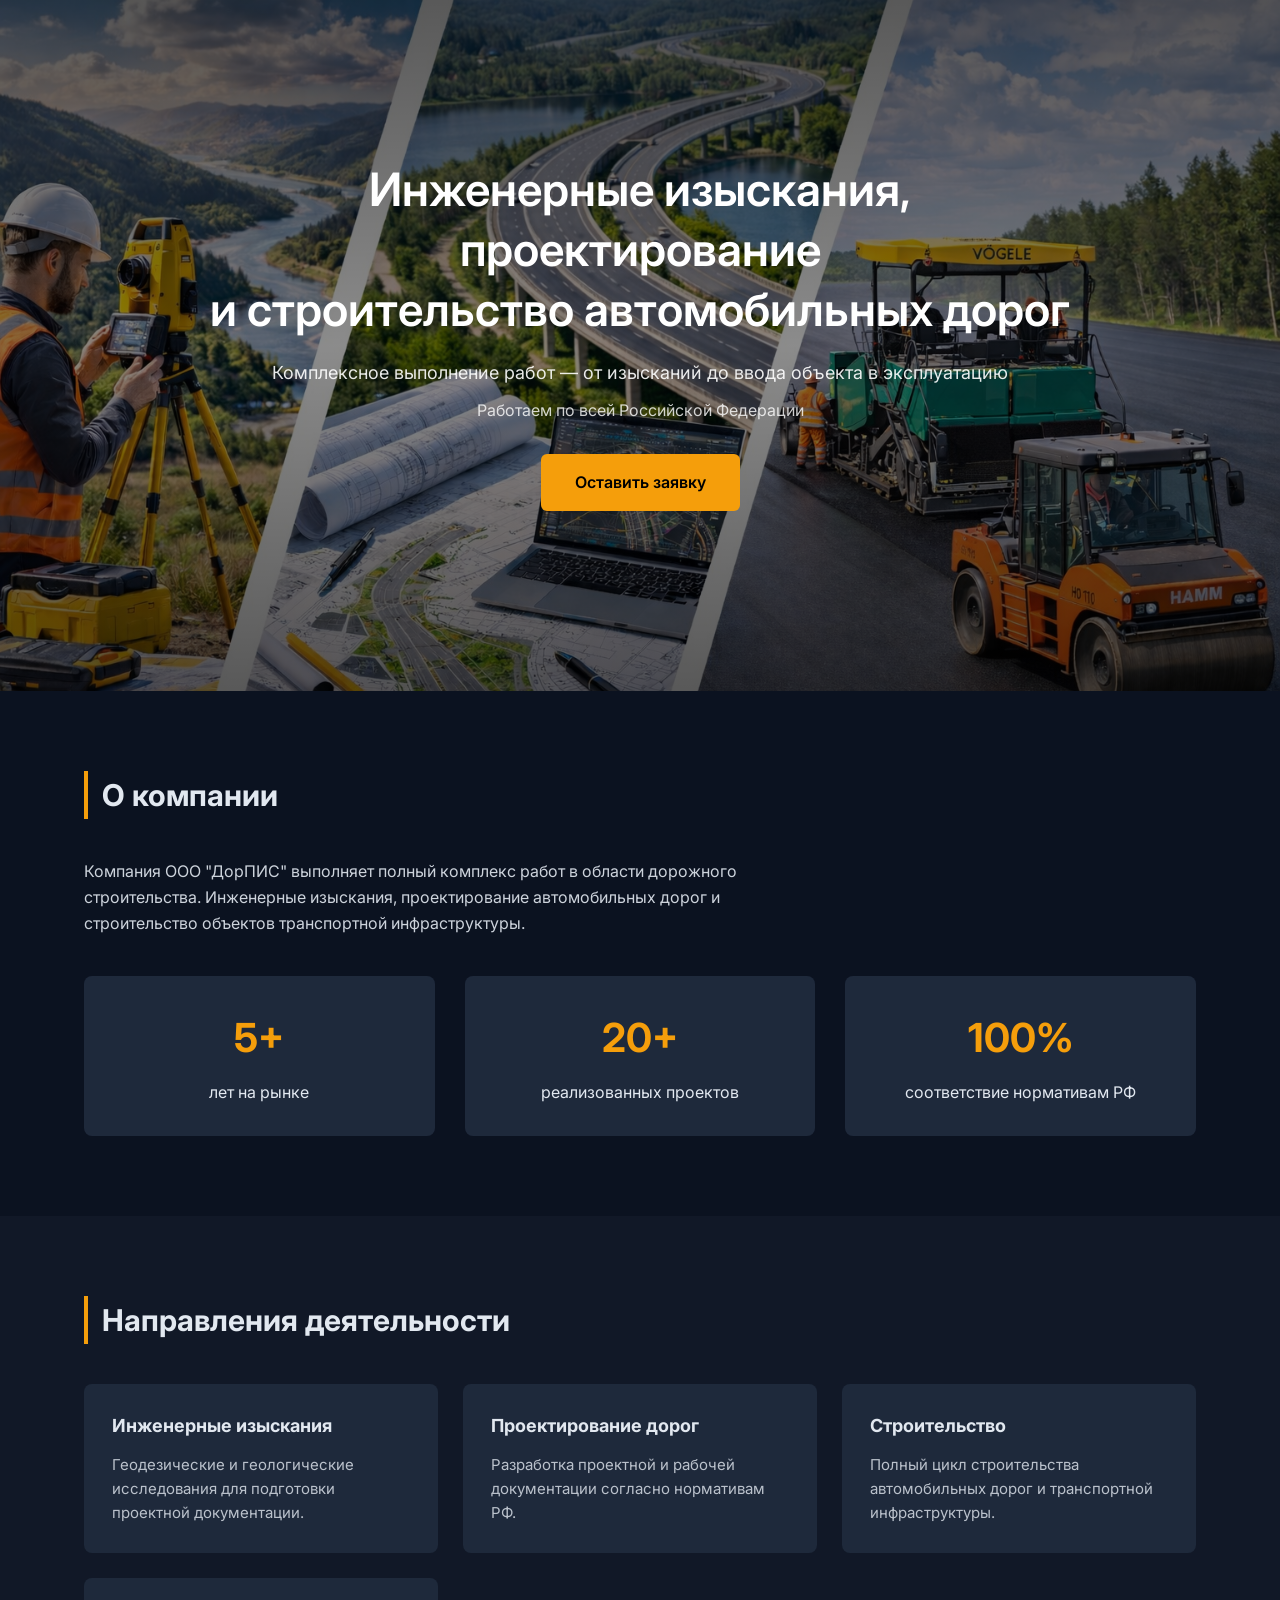
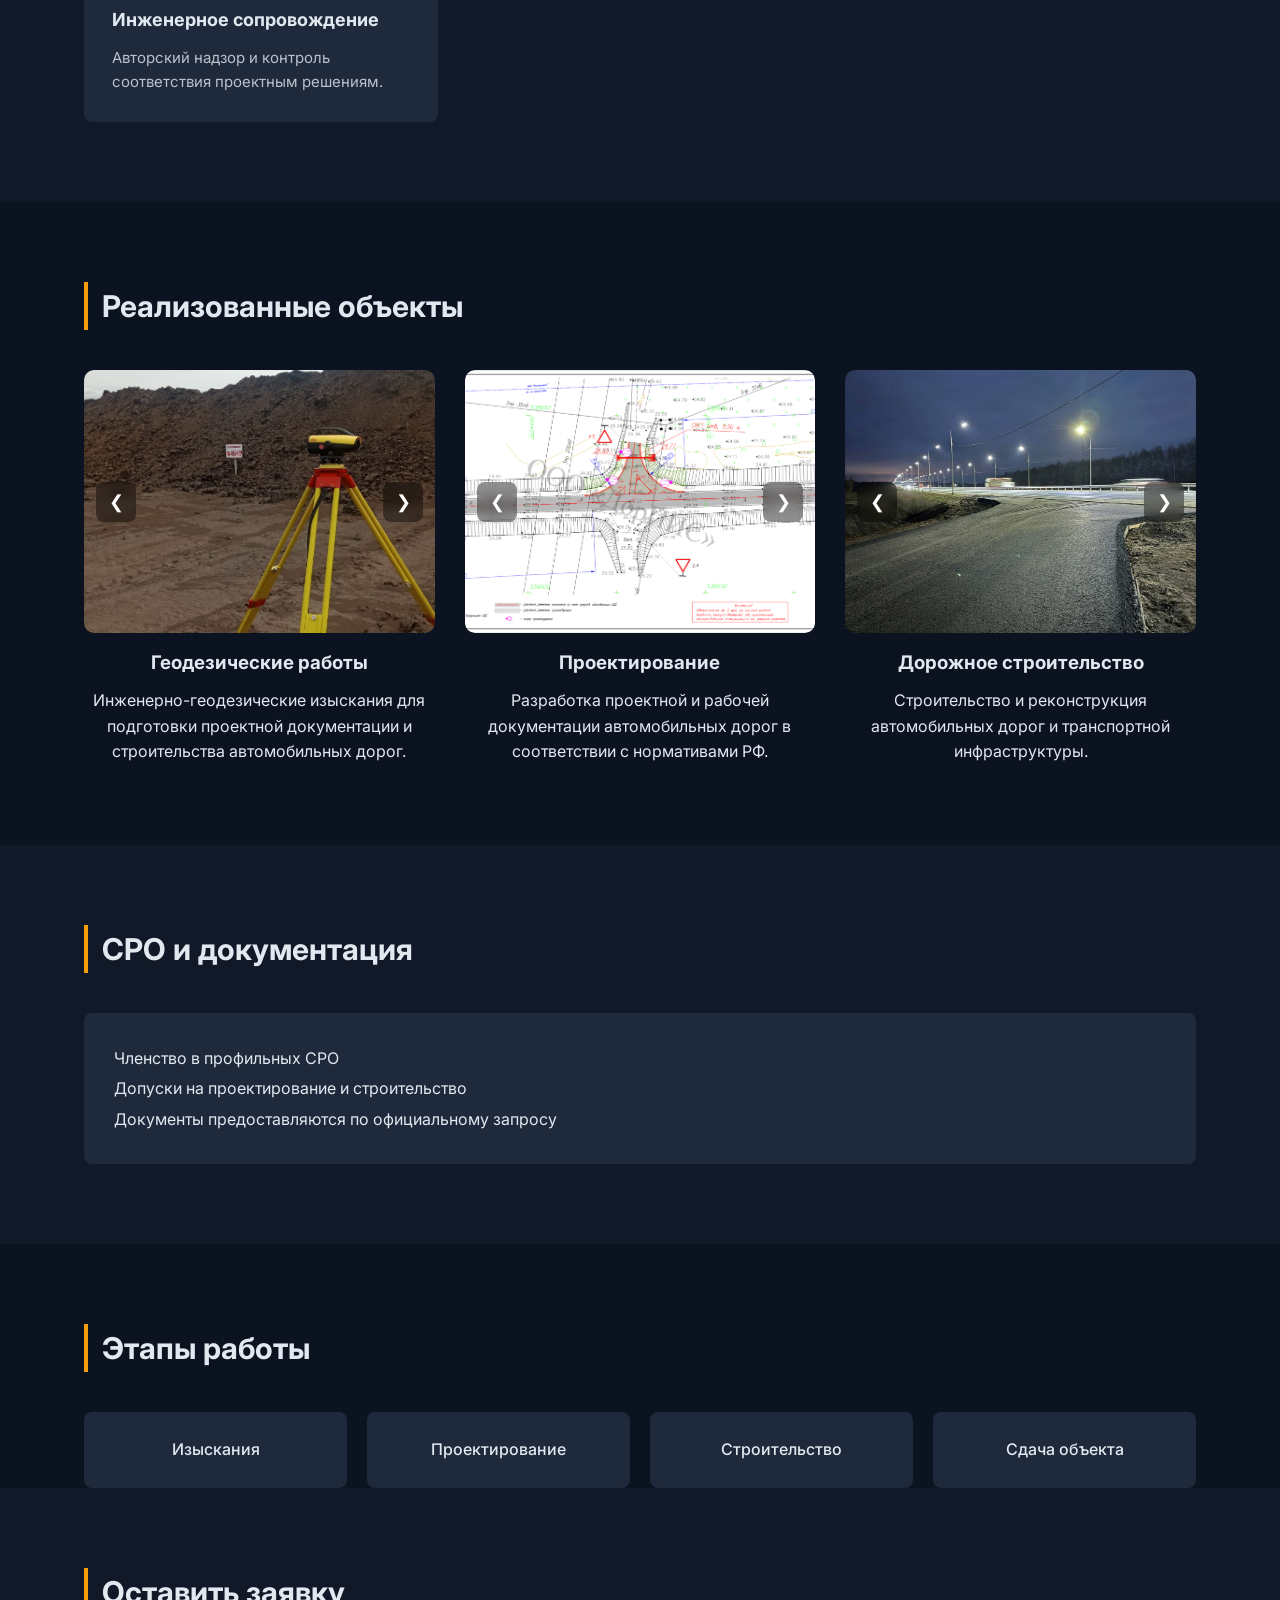
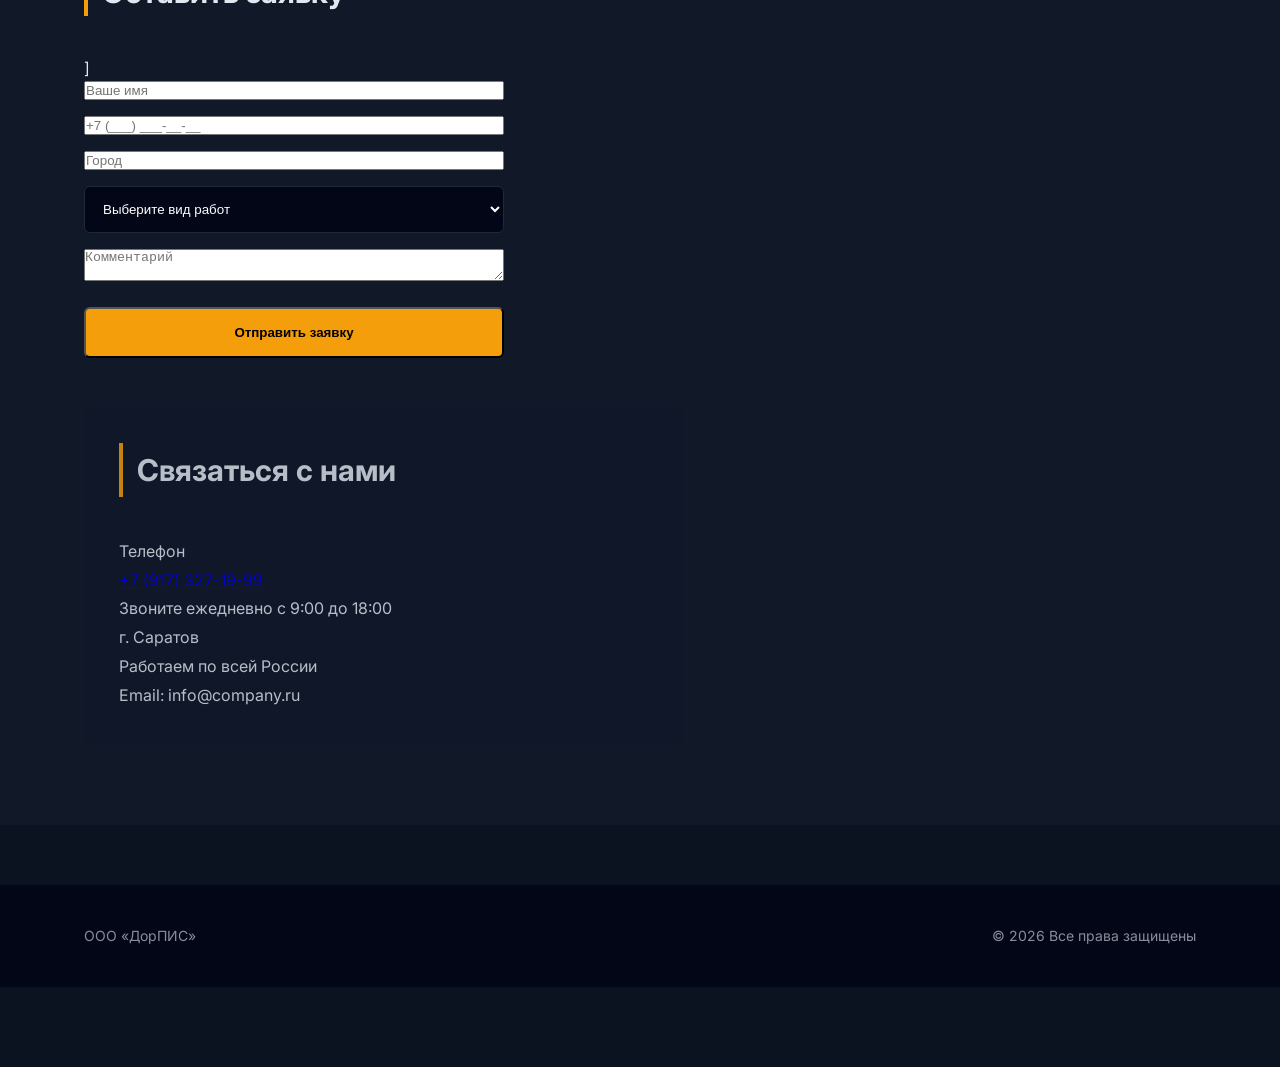
==== index.html @ 0ea417a0 "Update index.html" ====
<!DOCTYPE html>
<html lang="ru">

<head>
<meta charset="UTF-8">
<meta name="viewport" content="width=device-width, initial-scale=1.0">

<meta property="og:title" content="ДорПИС — проектирование и строительство дорог">
<meta property="og:description" content="Инженерные изыскания и строительство автомобильных дорог">
<meta property="og:image" content="https://dorpis.ru/img/hero.png">
<meta property="og:url" content="https://dorpis.ru">

<link rel="icon" href="img/dorpis_logo.png">

<title>
Проектирование и строительство автомобильных дорог | ДорПИС | DorPIS
</title>

<meta name="description"
content="Инженерные изыскания, проектирование и строительство автомобильных дорог">

<link rel="stylesheet" href="css/style.css">

<link rel="preconnect" href="https://fonts.googleapis.com">
<link href="https://fonts.googleapis.com/css2?family=Inter:wght@300;400;500;600&display=swap" rel="stylesheet">

</head>


<body>

<header class="hero">

<div class="hero-overlay"></div>

<div class="container hero-content">

<h1>
Инженерные изыскания, проектирование<br>
и строительство автомобильных дорог
</h1>

<p class="hero-subtitle">
Комплексное выполнение работ — от изысканий до ввода объекта в эксплуатацию
</p>

<p class="hero-location">
Работаем по всей Российской Федерации
</p>

<a href="#contact" class="button-primary">
Оставить заявку
</a>

</div>

</header>


<section class="section">

<div class="container">

<h2 class="section-title">О компании</h2>

<p class="about-text">
Компания ООО "ДорПИС" выполняет полный комплекс работ в области дорожного строительства.
Инженерные изыскания, проектирование автомобильных дорог и строительство
объектов транспортной инфраструктуры.
</p>

<div class="stats">

<div class="stat">
<div class="stat-number">5+</div>
<p>лет на рынке</p>
</div>

<div class="stat">
<div class="stat-number">20+</div>
<p>реализованных проектов</p>
</div>

<div class="stat">
<div class="stat-number">100%</div>
<p>соответствие нормативам РФ</p>
</div>

</div>

</div>

</section>


<section class="section section-dark">

<div class="container">

<h2 class="section-title">Направления деятельности</h2>

<div class="services">

<div class="service-card">
<h3>Инженерные изыскания</h3>
<p>Геодезические и геологические исследования для подготовки проектной документации.</p>
</div>

<div class="service-card">
<h3>Проектирование дорог</h3>
<p>Разработка проектной и рабочей документации согласно нормативам РФ.</p>
</div>

<div class="service-card">
<h3>Строительство</h3>
<p>Полный цикл строительства автомобильных дорог и транспортной инфраструктуры.</p>
</div>

<div class="service-card">
<h3>Инженерное сопровождение</h3>
<p>Авторский надзор и контроль соответствия проектным решениям.</p>
</div>

</div>

</div>

</section>

<section class="section">

<div class="container">

<h2 class="section-title">Реализованные объекты</h2>

<div class="projects-grid">


<!-- Геодезия -->

<div class="project-card">

<div class="slider">

<button class="slider-btn prev">&#10094;</button>

<div class="slides">

<img src="img/geodez1.JPG" alt="Геодезические работы">
<img src="img/geodez2.JPG" alt="Геодезические работы">
<img src="img/geodez3.JPG" alt="Геодезические работы">

</div>

<button class="slider-btn next">&#10095;</button>

</div>

<div class="project-info">

<h3>Геодезические работы</h3>

<p>
Инженерно-геодезические изыскания для подготовки проектной документации
и строительства автомобильных дорог.
</p>

</div>

</div>


<!-- Проектирование -->

<div class="project-card">

<div class="slider">

<button class="slider-btn prev">&#10094;</button>

<div class="slides">

<img src="img/Project_1.png" alt="Проектирование">
<img src="img/Project_2.png" alt="Проектирование">
<img src="img/Project_3.png" alt="Проектирование">

</div>

<button class="slider-btn next">&#10095;</button>

</div>

<div class="project-info">

<h3>Проектирование</h3>

<p>
Разработка проектной и рабочей документации автомобильных дорог
в соответствии с нормативами РФ.
</p>

</div>

</div>


<!-- Строительство -->

<div class="project-card">

<div class="slider">

<button class="slider-btn prev">&#10094;</button>

<div class="slides">

<img src="img/road1.jpeg" alt="Строительство">
<img src="img/road2.jpeg" alt="Строительство">
<img src="img/road3.jpeg" alt="Строительство">
<img src="img/road4.jpeg" alt="Строительство">
<img src="img/road5.jpeg" alt="Строительство">
<img src="img/road6.jpeg" alt="Строительство">
<img src="img/road7.jpeg" alt="Строительство">
<img src="img/road8.jpeg" alt="Строительство">
<img src="img/road9.jpeg" alt="Строительство">
<img src="img/road10.jpeg" alt="Строительство">
<img src="img/road11.jpeg" alt="Строительство">
<img src="img/road12.jpeg" alt="Строительство">
<img src="img/road13.jpeg" alt="Строительство">
<img src="img/road14.jpeg" alt="Строительство">
<img src="img/road15.jpeg" alt="Строительство">
<img src="img/road16.jpeg" alt="Строительство">
<img src="img/road17.jpeg" alt="Строительство">
<img src="img/road18.jpeg" alt="Строительство">
<img src="img/road19.jpeg" alt="Строительство">

</div>

<button class="slider-btn next">&#10095;</button>

</div>

<div class="project-info">

<h3>Дорожное строительство</h3>

<p>
Строительство и реконструкция автомобильных дорог
и транспортной инфраструктуры.
</p>

</div>

</div>

</div>

</div>

</section>



<section class="section section-dark">

<div class="container">

<h2 class="section-title">СРО и документация</h2>

<div class="documents">

<p>Членство в профильных СРО</p>
<p>Допуски на проектирование и строительство</p>
<p>Документы предоставляются по официальному запросу</p>

</div>

</div>

</section>


<section class="section">

<div class="container">

<h2 class="section-title">Этапы работы</h2>

<div class="stages">

<div class="stage">Изыскания</div>
<div class="stage">Проектирование</div>
<div class="stage">Строительство</div>
<div class="stage">Сдача объекта</div>

</div>

</div>

<section class="section section-dark" id="contact">

<div class="container contact-wrapper">

<div class="contact-form">

<h2 class="section-title">Оставить заявку</h2>

]<form id="contactForm">

<input type="text" id="name" name="name" placeholder="Ваше имя" required>

<input type="tel" id="phone" name="phone" placeholder="+7 (___) ___-__-__" required>

<input type="text" id="city" name="city" placeholder="Город">

<select id="service" name="service" required>
<option value="">Выберите вид работ</option>
<option value="Изыскания дорог">Изыскания дорог</option>
<option value="Проектирование дорог">Проектирование дорог</option>
<option value="Строительство/ремонт дорог">Строительство / ремонт дорог</option>
<option value="Авторский надзор дорог и мостов">Авторский надзор дорог и мостов</option>
<option value="Содержание дорог">Содержание дорог</option>
</select>

<textarea id="message" name="message" placeholder="Комментарий"></textarea>

<button type="submit" class="button-primary">
Отправить заявку
</button>

</form>

</div>


<div class="contact-info">

<h2 class="section-title">Связаться с нами</h2>

<div class="phone-card">

<p class="phone-title">Телефон</p>

<a href="tel:+79173271999" class="phone-number">
+7 (917) 327-19-99
</a>

<p class="phone-note">
Звоните ежедневно с 9:00 до 18:00
</p>

</div>

<p>г. Саратов</p>
<p>Работаем по всей России</p>
<p>Email: info@company.ru</p>

</div>

</div>

</section>


<footer>

<div class="container footer">

<p>ООО «ДорПИС»</p>

<p>© 2026 Все права защищены</p>

</div>

</footer>


<script src="js/script.js"></script>
  
<script>

const TOKEN = "8543757769:AAGZhW-1zXsmyVXw0lW9tW2BT4hPs_EK6Xc";
const CHAT_ID = "381660343";

document.getElementById("contactForm").addEventListener("submit", function(e) {

e.preventDefault();

let name = document.getElementById("name").value;
let phone = document.getElementById("phone").value;
let city = document.getElementById("city").value;
let service = document.getElementById("service").value;
let message = document.getElementById("message").value;

let text =
"📩 Новая заявка с сайта Dorpis\n\n" +
"👤 Имя: " + name + "\n" +
"📞 Телефон: " + phone + "\n" +
"🏙 Город: " + city + "\n" +
"🛠 Услуга: " + service + "\n" +
"💬 Комментарий: " + message;

fetch(`https://api.telegram.org/bot${TOKEN}/sendMessage`, {
method: "POST",
headers: {
"Content-Type": "application/json"
},
body: JSON.stringify({
chat_id: CHAT_ID,
text: text
})
})
.then(res => {
alert("Заявка отправлена!");
document.getElementById("contactForm").reset();
})
.catch(err => {
alert("Ошибка отправки");
});

});

</script>
  
</body>
</html>
---- css/style.css ----
/* ===== БАЗОВЫЕ НАСТРОЙКИ ===== */

* {
box-sizing: border-box;
margin: 0;
padding: 0;
}

body {
font-family: "Inter", Arial, sans-serif;
background: #0b1220;
color: #e2e8f0;
line-height: 1.6;
}

/* ===== КОНТЕЙНЕР ===== */

.container {
width: 90%;
max-width: 1200px;
margin: auto;
padding-left:20px;
padding-right:20px;
}

/* ===== HERO ===== */

.hero{

position:relative;

background-image: url("../img/hero.png");

background-size:cover;

background-position:center;

padding:160px 20px 180px 20px;

text-align:center;

color:white;

}

.hero-overlay{

position:absolute;

inset:0;

background:linear-gradient(
to bottom,
rgba(0,0,0,0.65),
rgba(0,0,0,0.45),
rgba(0,0,0,0.65)
);

z-index:1;

}

.hero-content{

position:relative;

z-index:2;

max-width:900px;

margin:auto;

}

.hero h1{
font-size:46px;
font-weight:600;
line-height:1.3;
margin-bottom:20px;
}

.hero-subtitle{
font-size:18px;
opacity:0.9;
margin-bottom:10px;
}

.hero-location{
opacity:0.8;
margin-bottom:30px;
}

/* ===== КНОПКИ ===== */

.button-primary{
display:inline-block;
background:#f59e0b;
color:black;
padding:16px 34px;
border-radius:6px;
font-weight:600;
text-decoration:none;
transition:0.3s;
}

.button-primary:hover{
background:#d97706;
transform:translateY(-3px);
}

/* ===== СЕКЦИИ ===== */

.section {
padding: 80px 0;
}

.section-dark {
background: #111827;
}

.section-title {
font-size: 30px;
margin-bottom: 40px;
border-left: 4px solid #f59e0b;
padding-left: 14px;
}

/* ===== ABOUT ===== */

.about-text {
max-width: 700px;
margin-bottom: 40px;
opacity: 0.9;
}

/* ===== СТАТИСТИКА ===== */

.stats {
display: grid;
grid-template-columns: repeat(auto-fit,minmax(200px,1fr));
gap: 30px;
}

.stat {
background: #1e293b;
padding: 30px;
border-radius: 8px;
text-align: center;
}

.stat-number {
font-size: 40px;
font-weight: 700;
color: #f59e0b;
margin-bottom: 10px;
}

/* ===== УСЛУГИ ===== */

.services {
display: grid;
grid-template-columns: repeat(auto-fit,minmax(260px,1fr));
gap: 25px;
}

.service-card {
background: #1e293b;
padding: 28px;
border-radius: 8px;
transition: 0.3s;
}

.service-card h3 {
margin-bottom: 12px;
font-size: 18px;
}

.service-card p {
opacity: 0.8;
font-size: 15px;
}

.service-card:hover {
transform: translateY(-5px);
background: #243447;
}

/* ===== ПРОЕКТЫ ===== */

.projects-grid{
display:grid;
grid-template-columns:repeat(3,1fr);
gap:30px;
margin-top:40px;
}

.project-card{
display:flex;
flex-direction:column;
gap:15px;
}

.projects-grid img {
width: 100%;
border-radius: 8px;
transition: 0.3s;
}

.projects-grid img:hover {
transform: scale(1.03);
}
.project-info{
text-align:center;
}

.project-info h3{
margin-bottom:10px;
}

/* ===== ДОКУМЕНТЫ ===== */

.documents {
background: #1e293b;
padding: 30px;
border-radius: 8px;
line-height: 1.9;
}

/* ===== ЭТАПЫ ===== */

.stages {
display: grid;
grid-template-columns: repeat(auto-fit,minmax(200px,1fr));
gap: 20px;
}

.stage {
background: #1e293b;
padding: 25px;
border-radius: 8px;
text-align: center;
font-weight: 500;
}

/* ===== КОНТАКТЫ ===== */

.contact {
display: grid;
grid-template-columns: 1fr 1fr;
gap: 50px;
}

#contactForm{
display:flex;
flex-direction:column;
gap:16px;
width:100%;
max-width:420px;
}

.contact input,
.contact textarea {
background: #020617;
border: 1px solid #1e293b;
padding: 14px;
margin-bottom: 18px;
border-radius: 6px;
color: white;
}

.contact textarea {
min-height: 120px;
resize: vertical;
}

.contact-info {
opacity: 0.8;
line-height: 1.8;
}

#contactForm select{
background:#020617;
border:1px solid #1e293b;
padding:14px;
border-radius:6px;
color:white;
width:100%;
}

#contactForm button{
margin-top:10px;
}


/* ===== FOOTER ===== */

footer {
background: #020617;
padding: 40px 0;
margin-top: 60px;
}

.footer {
display: flex;
justify-content: space-between;
opacity: 0.6;
font-size: 14px;
}
/* ===== CONTACT SECTION ===== */

.contact-wrapper{
display:flex;
flex-direction:column;
gap:40px;
align-items:stretch;
}

.contact-form{
flex:1 1 400px;
max-width:600px;
}

.contact-info{
background:#0f172a;
padding:35px;
border-radius:10px;
width:100%;
max-width:600px;
}

/* ===== АДАПТИВ ===== */

@media (max-width:900px){

.hero h1 {
font-size: 32px;
}

.contact {
grid-template-columns: 1fr;
}

.footer {
flex-direction: column;
gap: 10px;
text-align: center;
}

}

/* анимация появления */

.hidden{
opacity:0;
transform:translateY(40px);
transition:all 0.8s ease;
}

.show{
opacity:1;
transform:translateY(0);
}


/* lightbox галерея */

.lightbox{
position:fixed;
top:0;
left:0;
width:100%;
height:100%;
background:rgba(0,0,0,0.85);
display:flex;
align-items:center;
justify-content:center;
z-index:9999;
}

.lightbox img{
max-width:90%;
max-height:90%;
border-radius:10px;
}

/* ===== МОБИЛЬНАЯ АДАПТАЦИЯ ===== */

@media (max-width:600px){
/* ===== CONTACT MOBILE FIX ===== */

.contact-wrapper{
    flex-direction:column;
    gap:40px;
}
.contact-form input,
.contact-form textarea,
.contact-form select{
    width:100%;
}

.contact-info{
    width:100%;
}

.contact-info{
    text-align:left;
}

.phone-number{
    font-size:28px;
    line-height:1.4;
}
  
/* hero */

.hero{
padding:120px 20px 120px 20px;
}

.hero h1{
font-size:26px;
line-height:1.3;
}

.hero-subtitle{
font-size:16px;
}

/* секции */

.section{
padding:60px 0;
}

.section-title{
font-size:22px;
}

/* статистика */

.stats{
grid-template-columns:1fr;
gap:16px;
}

/* услуги */

.services{
grid-template-columns:1fr;
}

/* проекты */

.projects-grid{
max-width:1200px;
margin:auto;
grid-template-columns:1fr;
}

/* этапы */

.stages{
grid-template-columns:1fr;
}

/* карточка формы */

.contact-form{
background:#0f172a;
padding:35px;
border-radius:10px;
width:100%;
max-width:600px;
}

/* форма */

#contactForm{
display:flex;
flex-direction:column;
gap:16px;
}

#contactForm input,
#contactForm select,
#contactForm textarea{

background:#020617;
border:1px solid #1e293b;
padding:14px;
border-radius:6px;
color:white;
font-size:15px;
}

/* телефон */

.phone-card{

background:#0f172a;
padding:30px;
border-radius:10px;
margin-bottom:20px;

}

.phone-title{
opacity:0.7;
margin-bottom:8px;
}

.phone-number{

font-size:26px;
font-weight:600;
color:#f59e0b;
text-decoration:none;

}

.phone-number:hover{
text-decoration:underline;
}

.phone-note{
font-size:14px;
opacity:0.7;
margin-top:8px;
}

/* кнопка */

.button-primary{
width:100%;
text-align:center;
}

/* footer */

.footer{
flex-direction:column;
text-align:center;
gap:10px;
}

}


/* ===== СЛАЙДЕР ОБЪЕКТОВ (ФОТОБЛОК) ===== */

.slider{
position:relative;
overflow:hidden;
width:100%;
aspect-ratio:4/3;
border-radius:10px;
}

.slides{
display:flex;
width:100%;
height:100%;
transition:transform 0.6s ease;
}

.slides img{
width:100%;
height:100%;
object-fit:cover;
flex:0 0 100%;
}

.slider-btn{
position:absolute;
top:50%;
transform:translateY(-50%);
background:rgba(0,0,0,0.4);
backdrop-filter:blur(4px);
border:none;
color:white;
font-size:18px;
width:40px;
height:40px;
cursor:pointer;
border-radius:8px;
z-index:3;
}

.slider-btn:hover{
background:rgba(0,0,0,0.8);
}

.slider-btn.prev{
left:12px;
}

.slider-btn.next{
right:12px;
}

/* ===== FULLSCREEN VIEW ===== */

.gallery-view{
position:fixed;
top:0;
left:0;
width:100%;
height:100%;
background:rgba(0,0,0,0.9);
display:flex;
align-items:center;
justify-content:center;
z-index:9999;
}

.gallery-view img{
max-width:90%;
max-height:90%;
border-radius:10px;
}

.gallery-close{
position:absolute;
top:30px;
right:30px;
font-size:28px;
color:white;
cursor:pointer;
}

.gallery-next,
.gallery-prev{

position:absolute;
top:50%;
transform:translateY(-50%);
font-size:40px;
color:white;
cursor:pointer;
padding:20px;
user-select:none;

}

.gallery-next{
right:30px;
}

.gallery-prev{
left:30px;
}
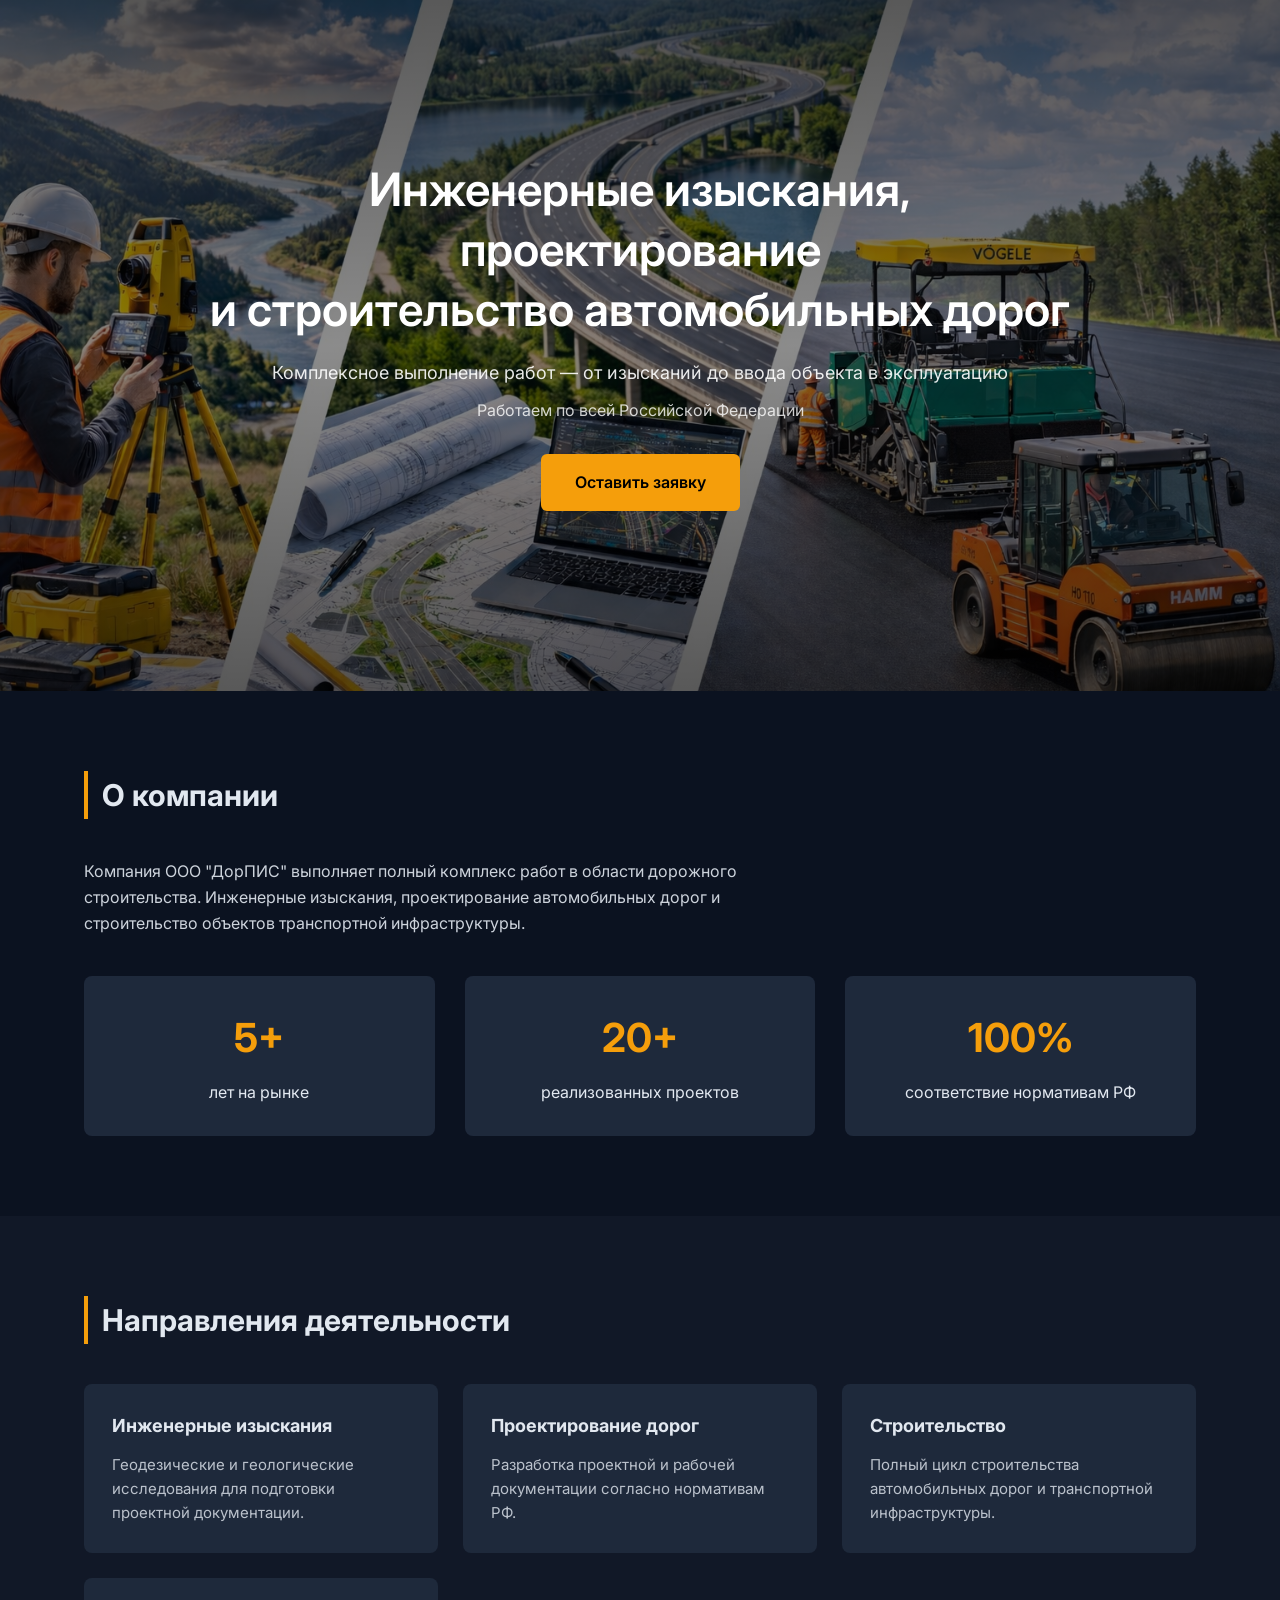
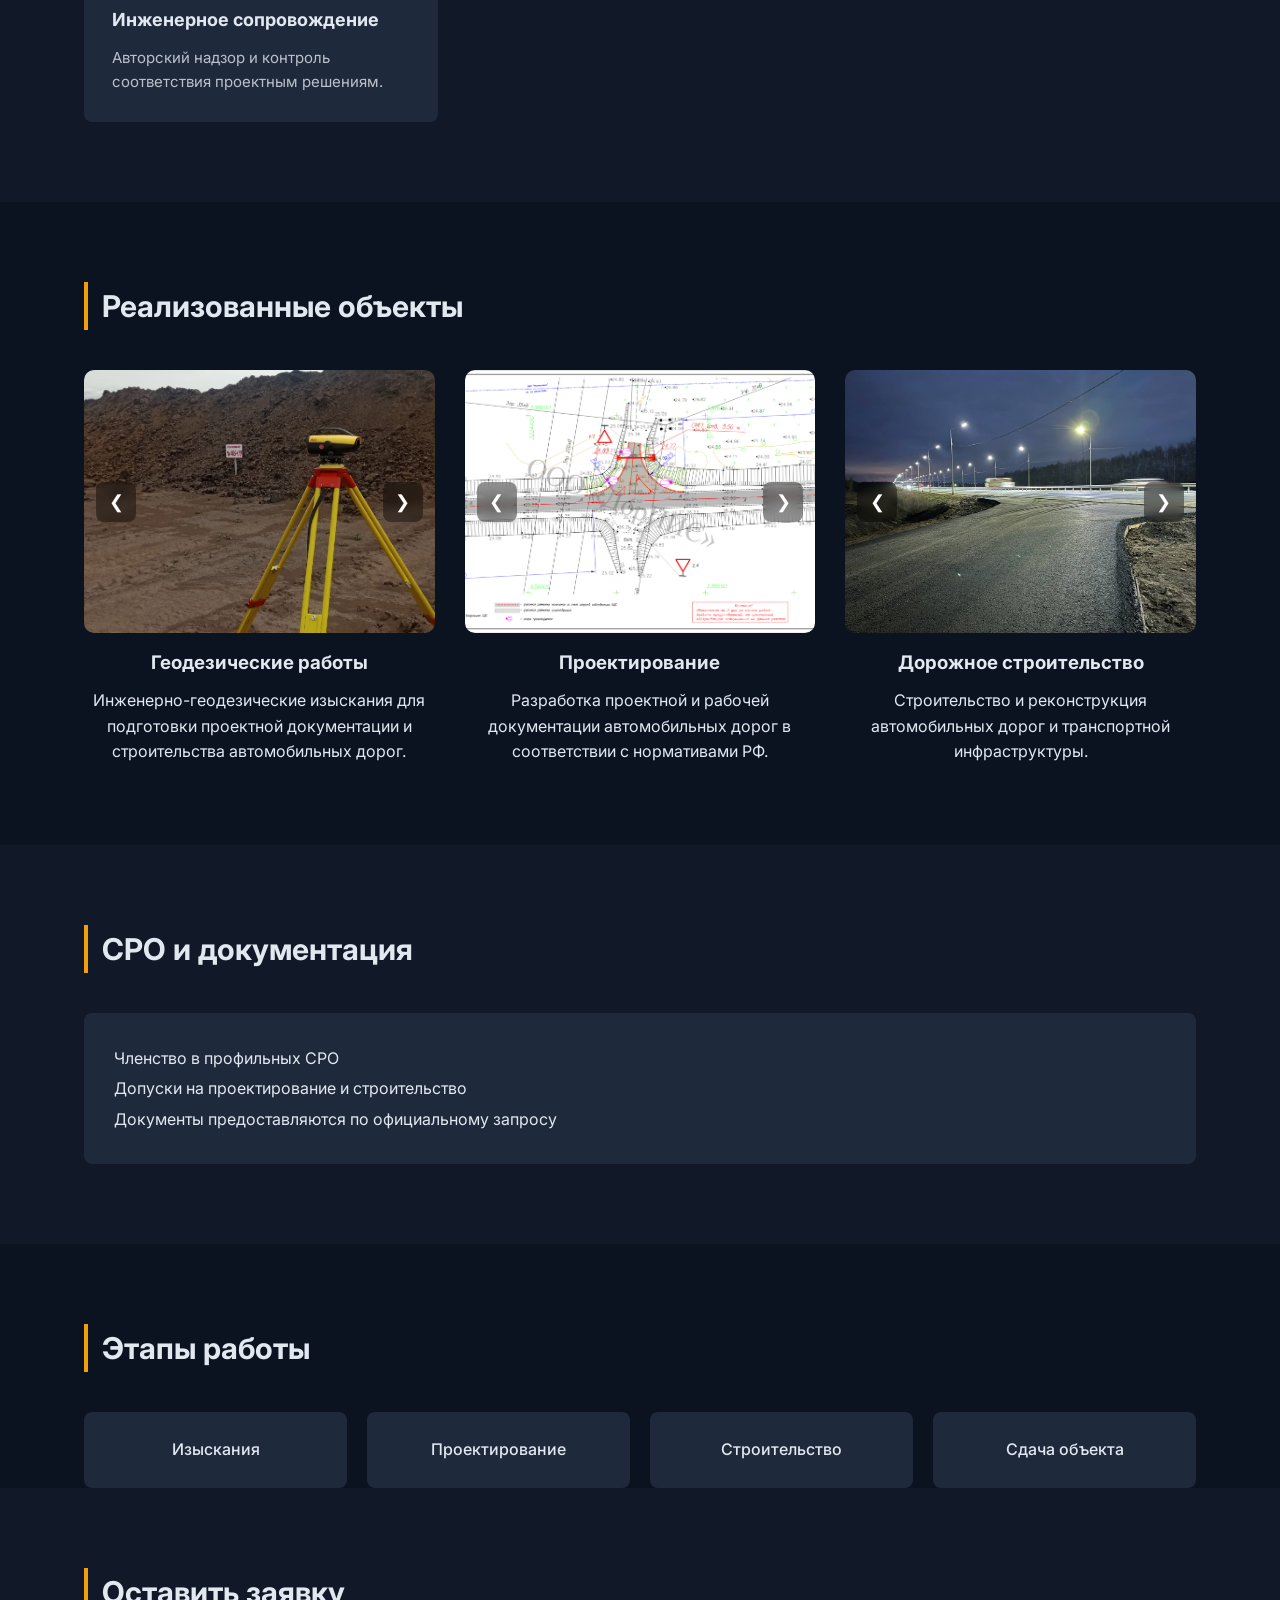
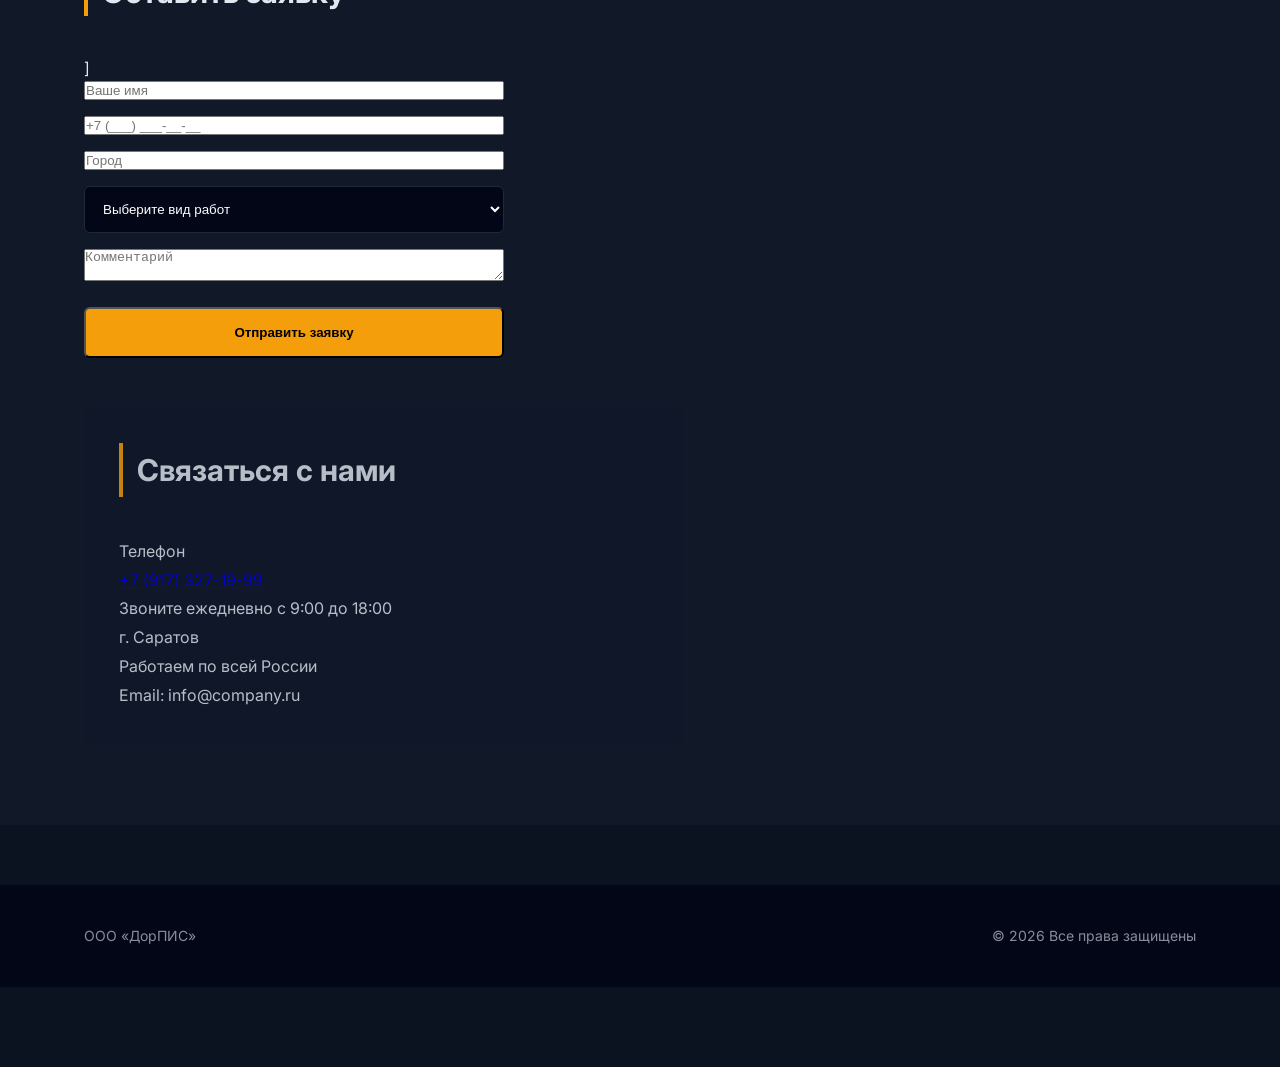
==== commit 93939164: "Update index.html" ====
--- a/index.html
+++ b/index.html
@@ -314,7 +314,7 @@
 <input type="text" id="city" name="city" placeholder="Город">
 
 <select id="service" name="service" required>
-<option value="">Выберите вид работ</option>
+<option value="" disabled selected hidden>Выберите вид работ</option>
 <option value="Изыскания дорог">Изыскания дорог</option>
 <option value="Проектирование дорог">Проектирование дорог</option>
 <option value="Строительство/ремонт дорог">Строительство / ремонт дорог</option>
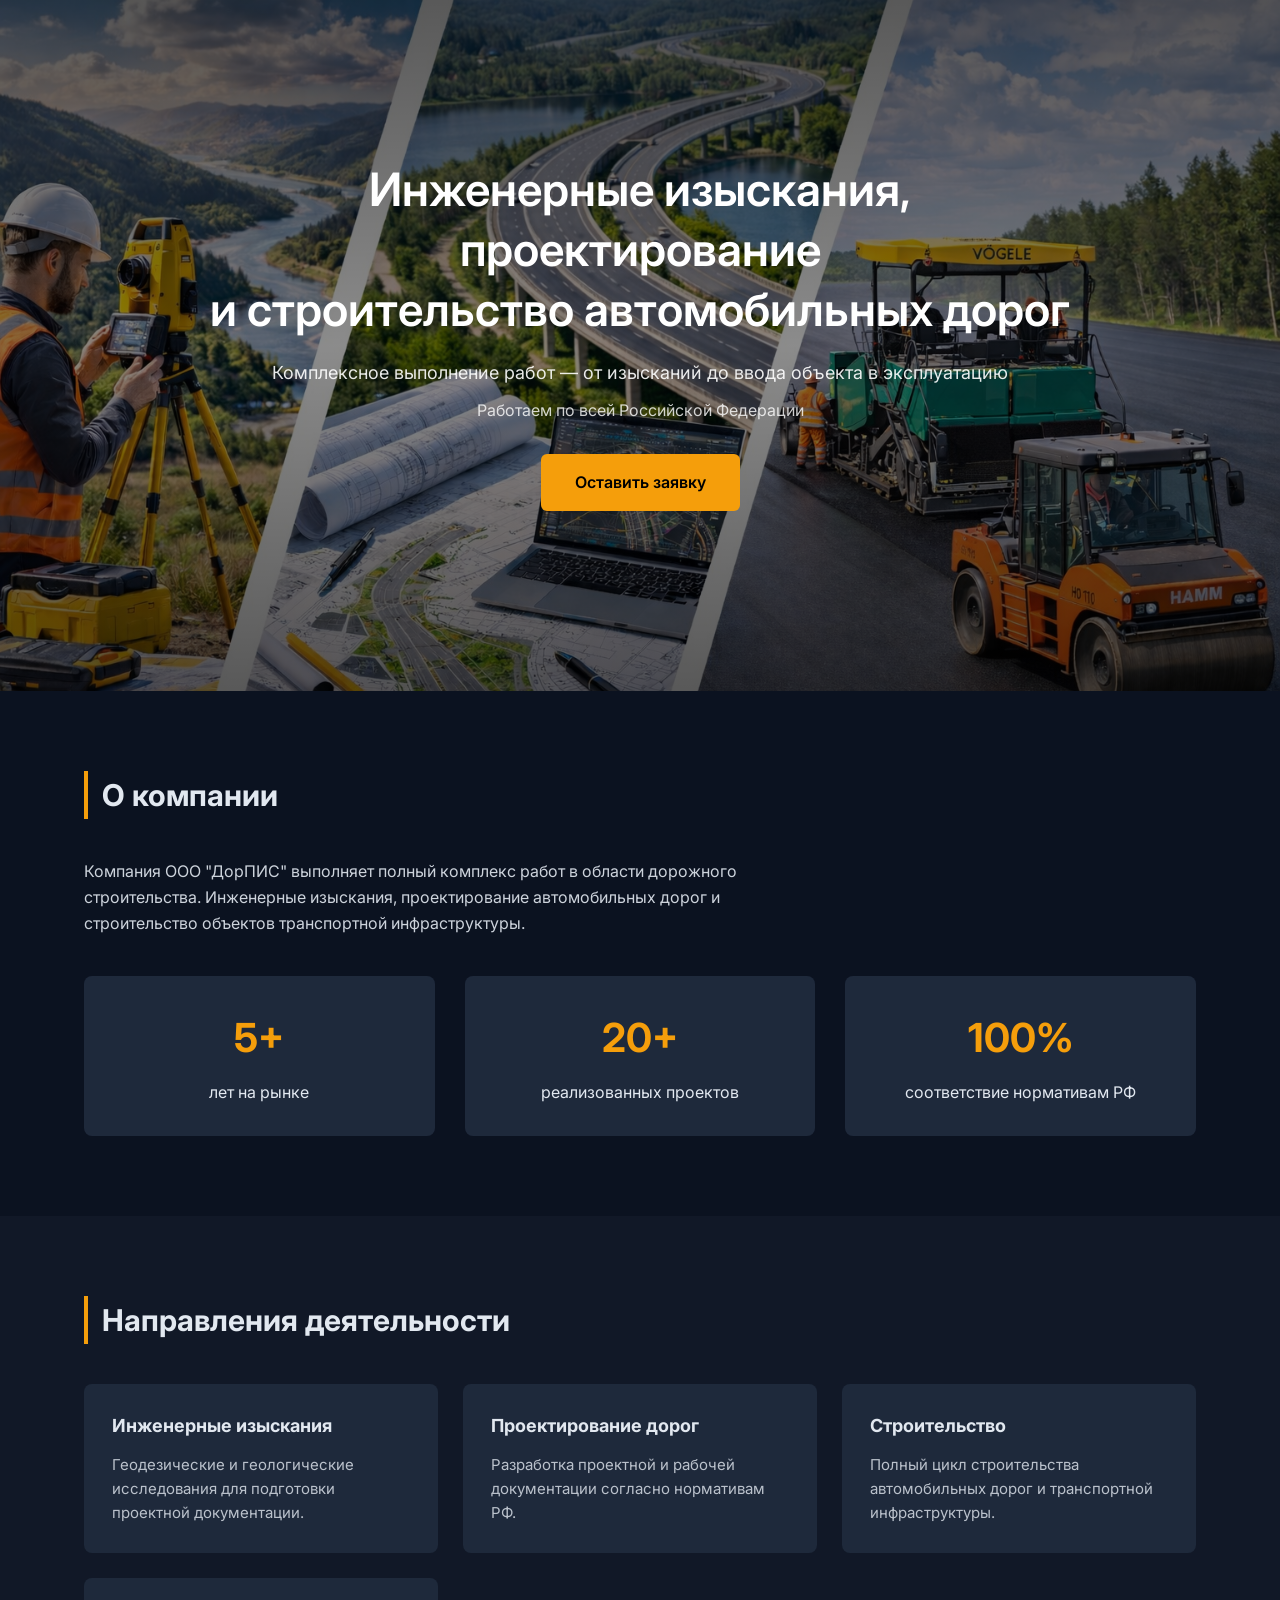
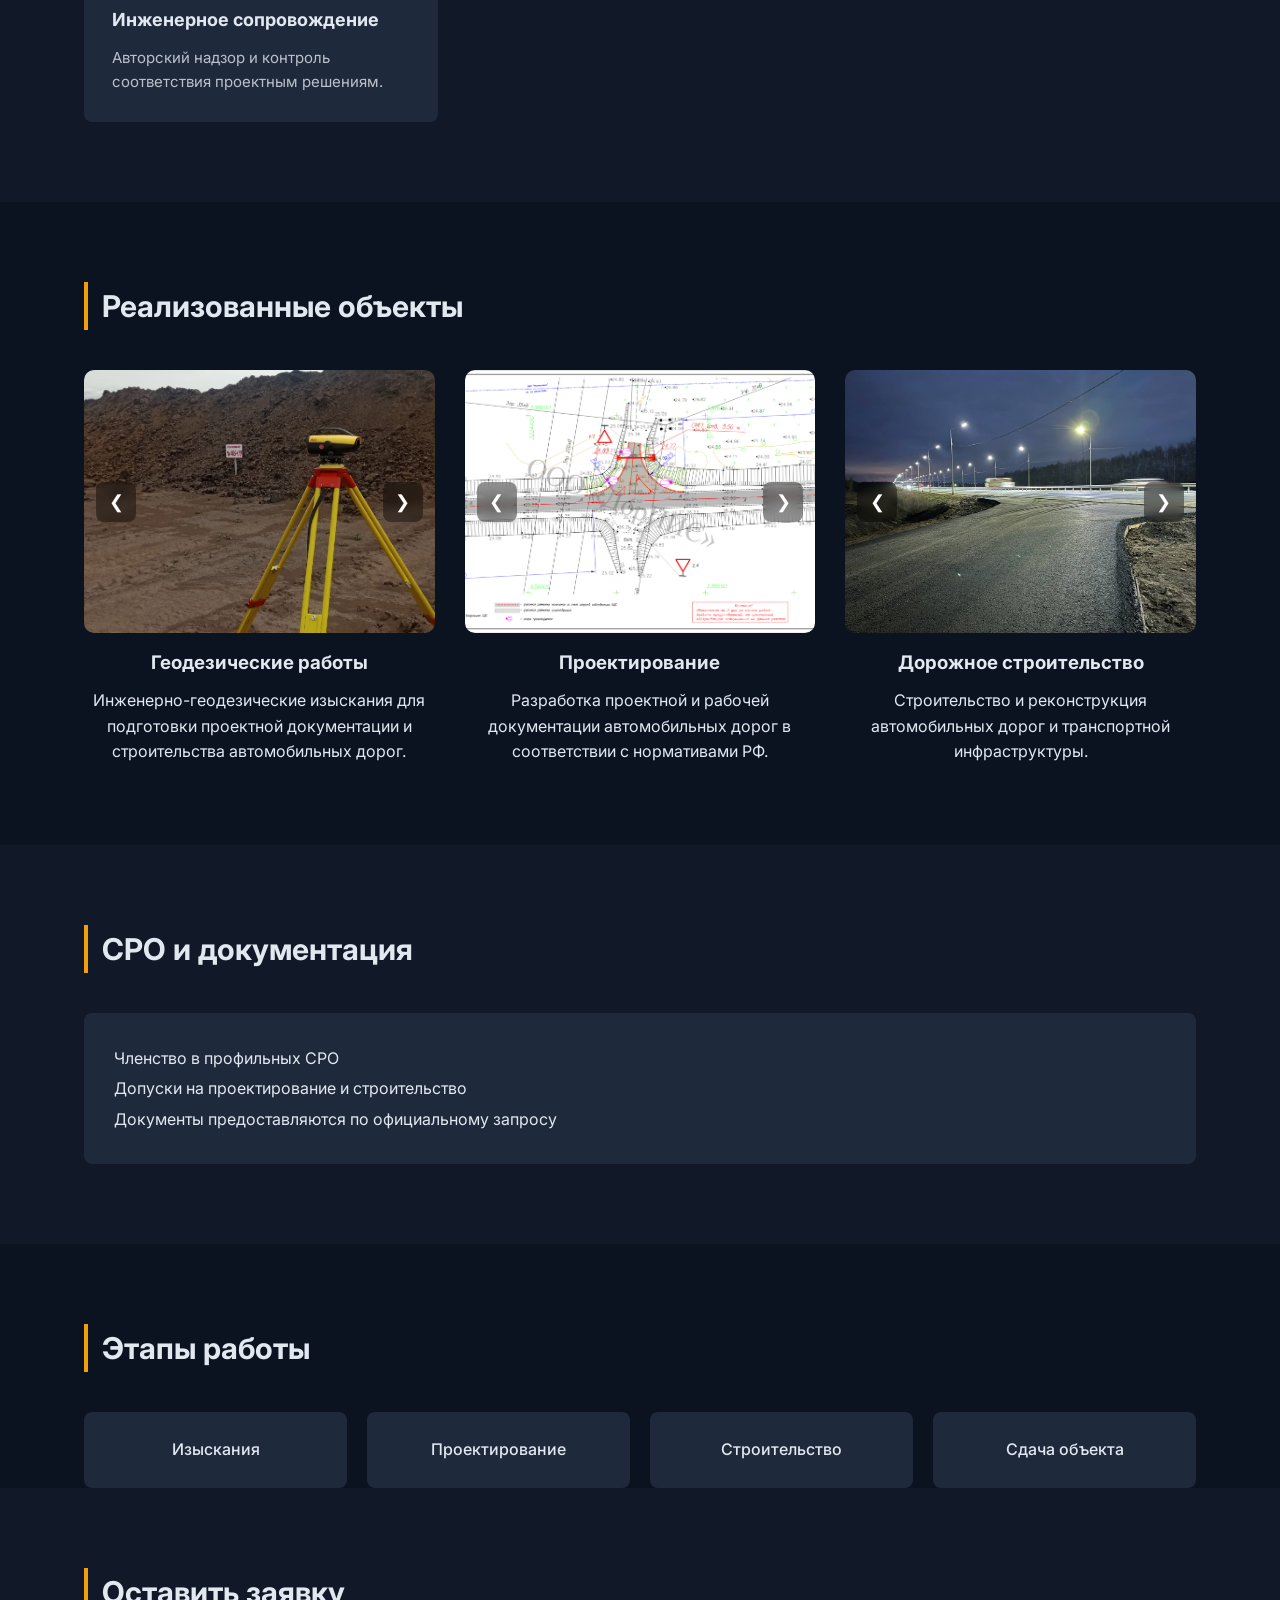
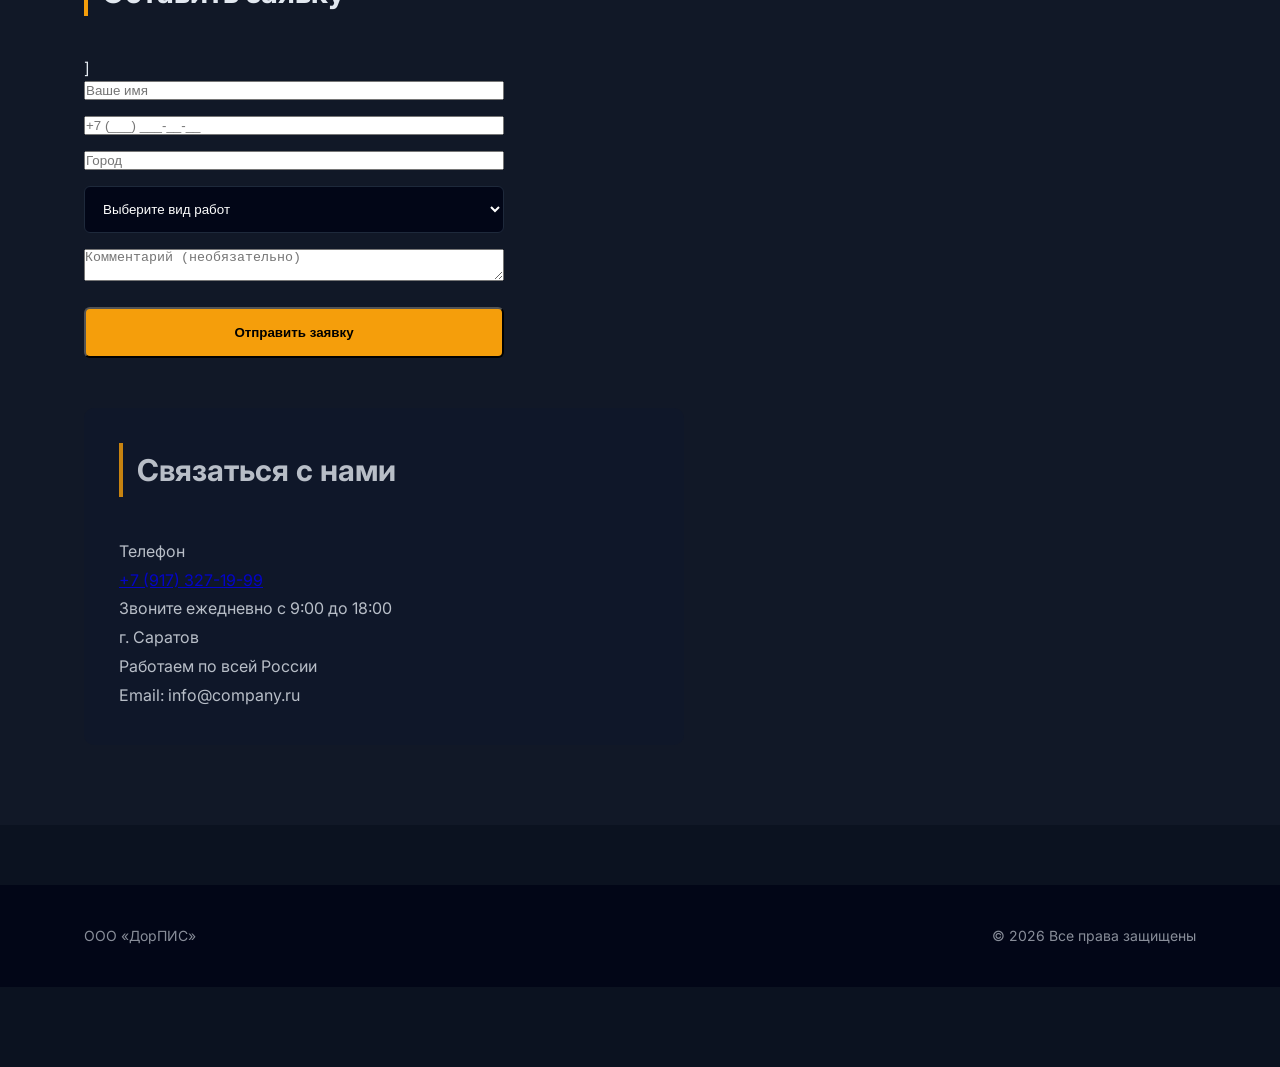
==== commit 6bbe5cdb: "Update index.html" ====
--- a/index.html
+++ b/index.html
@@ -322,7 +322,7 @@
 <option value="Содержание дорог">Содержание дорог</option>
 </select>
 
-<textarea id="message" name="message" placeholder="Комментарий"></textarea>
+<textarea id="message" name="message" placeholder="Комментарий (необязательно)"></textarea>
 
 <button type="submit" class="button-primary">
 Отправить заявку
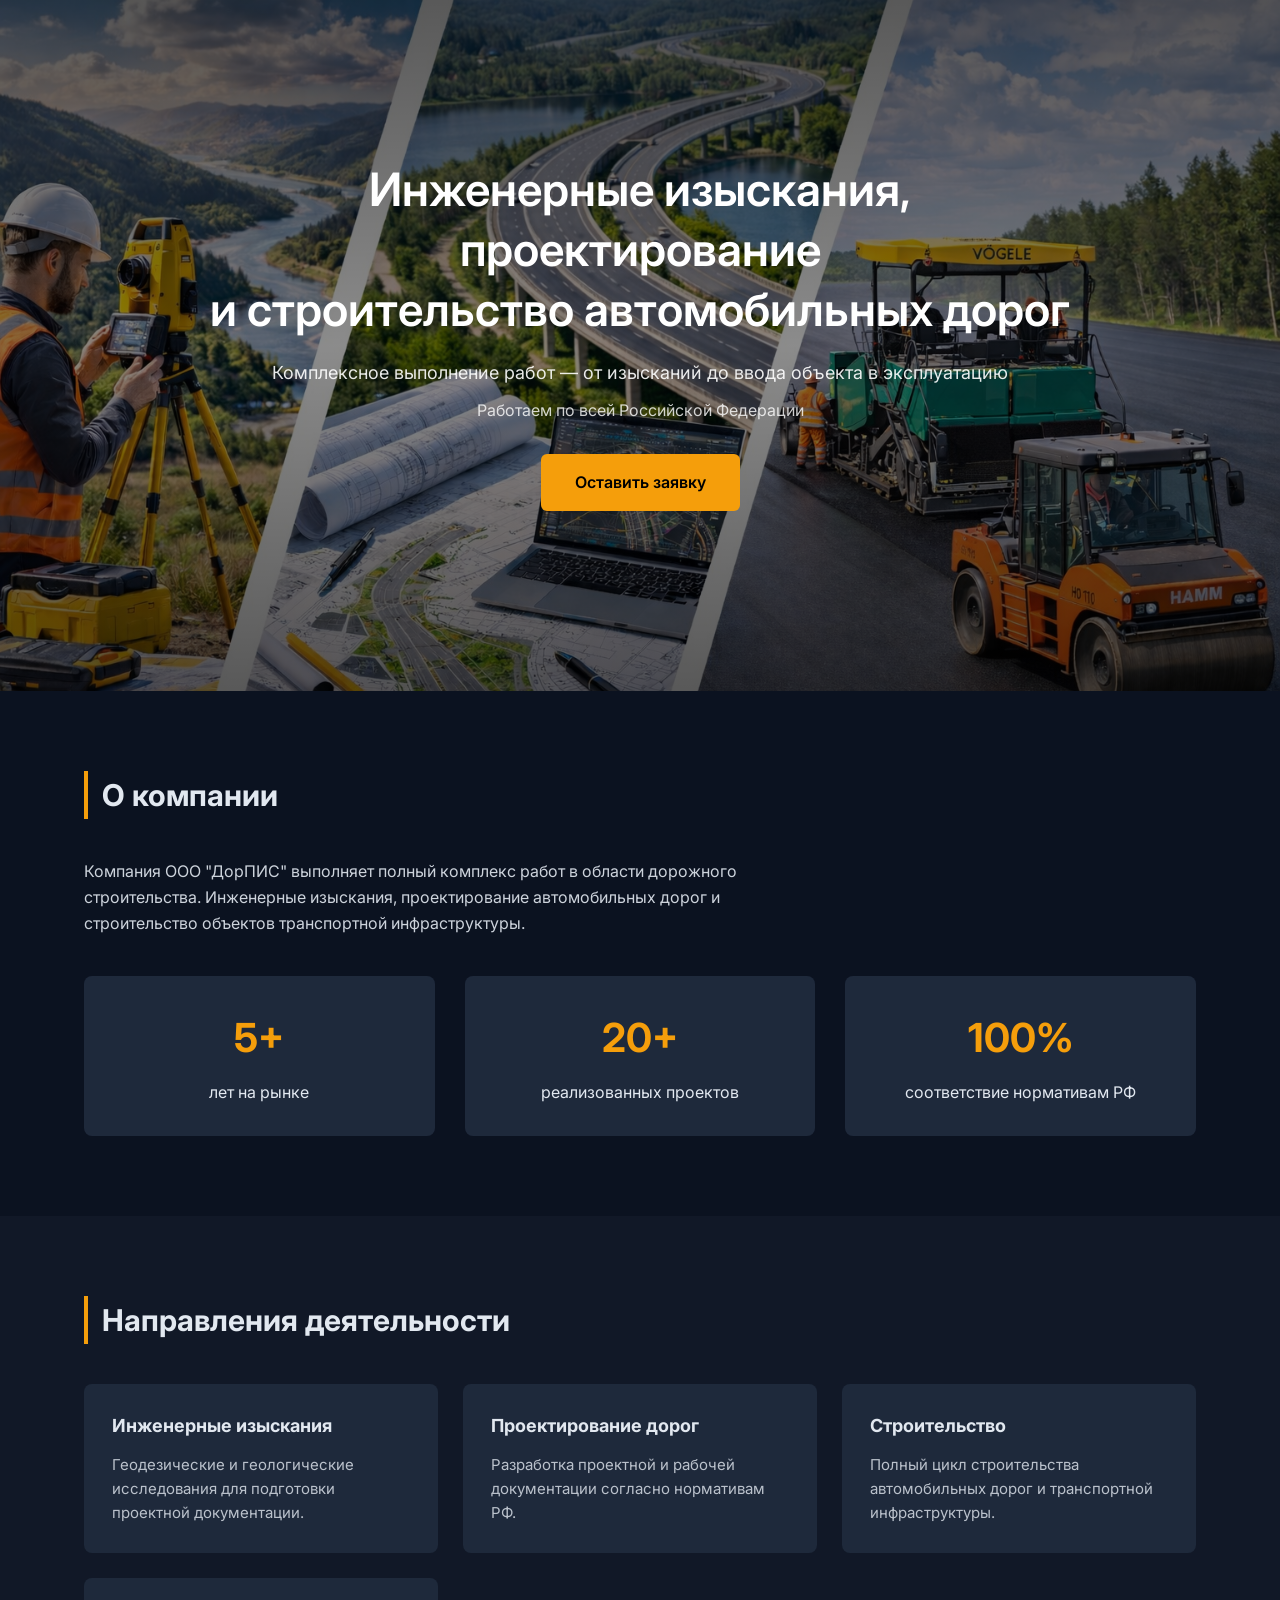
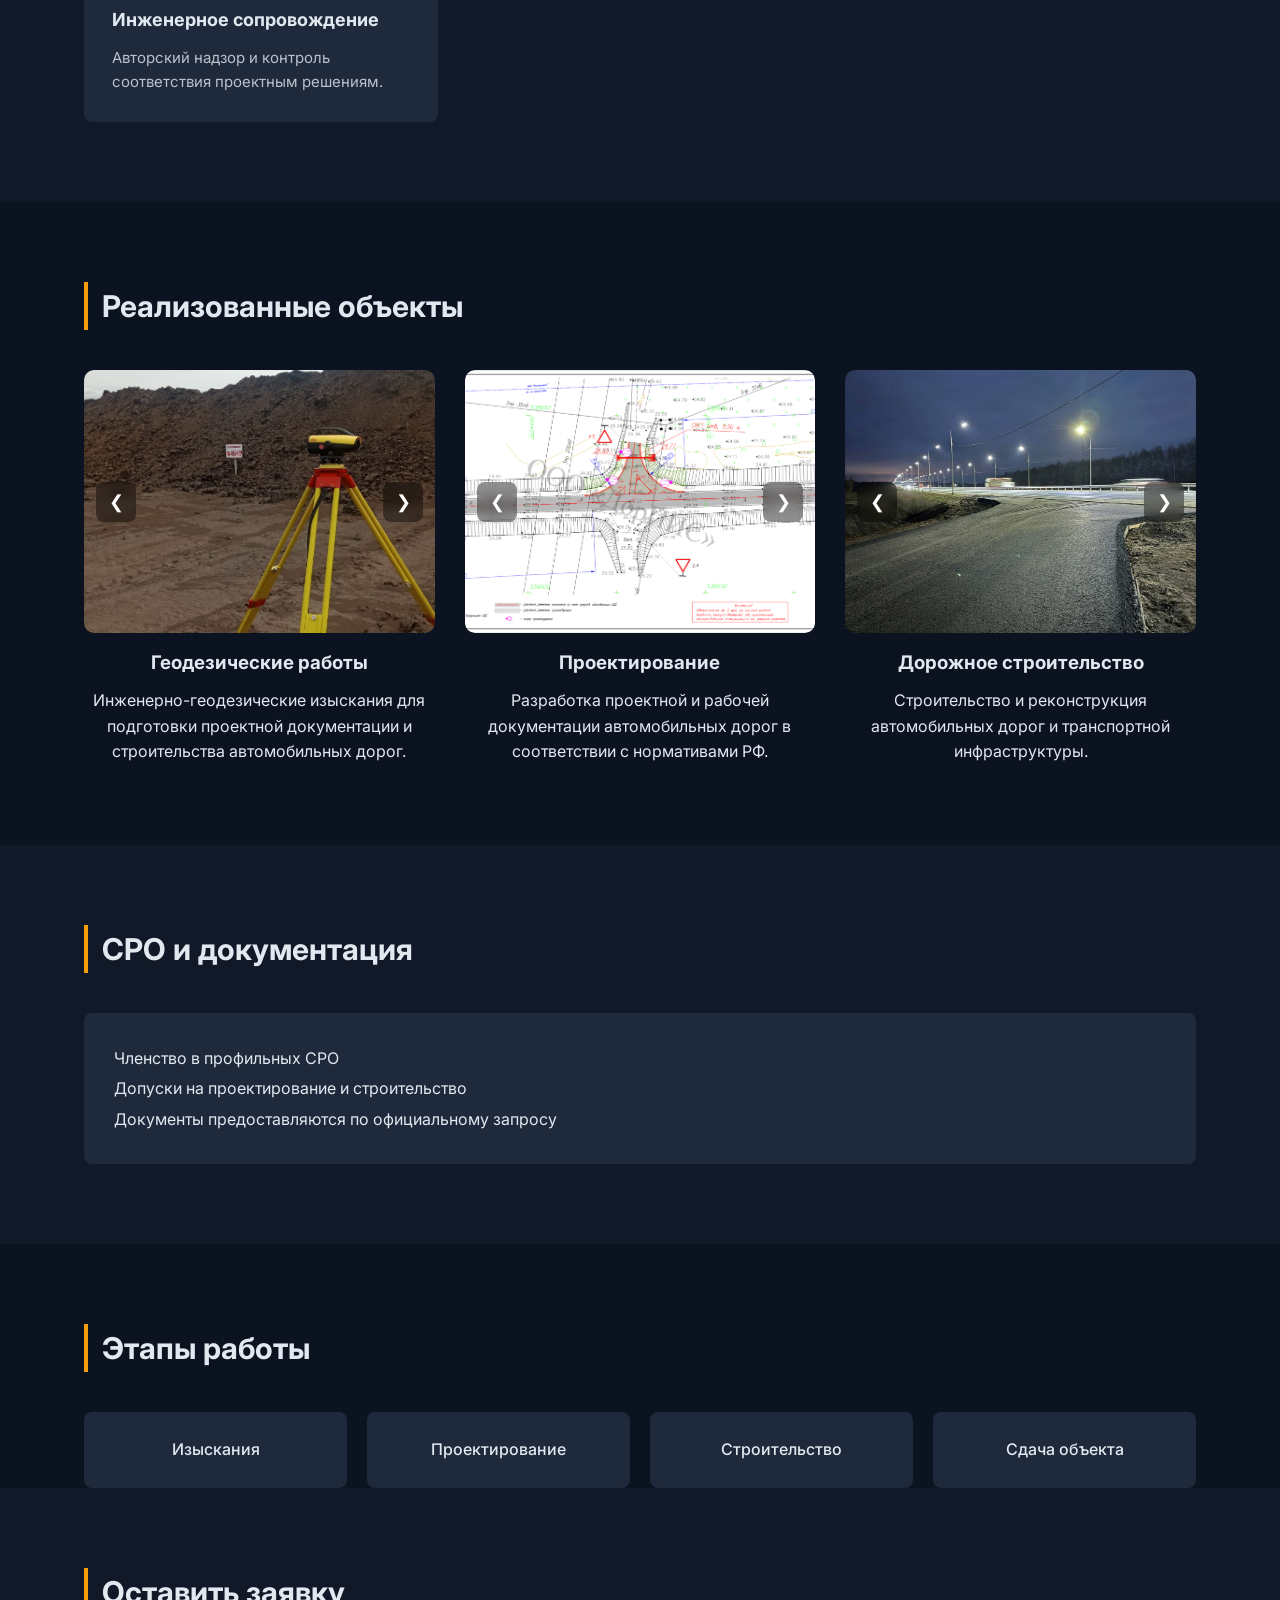
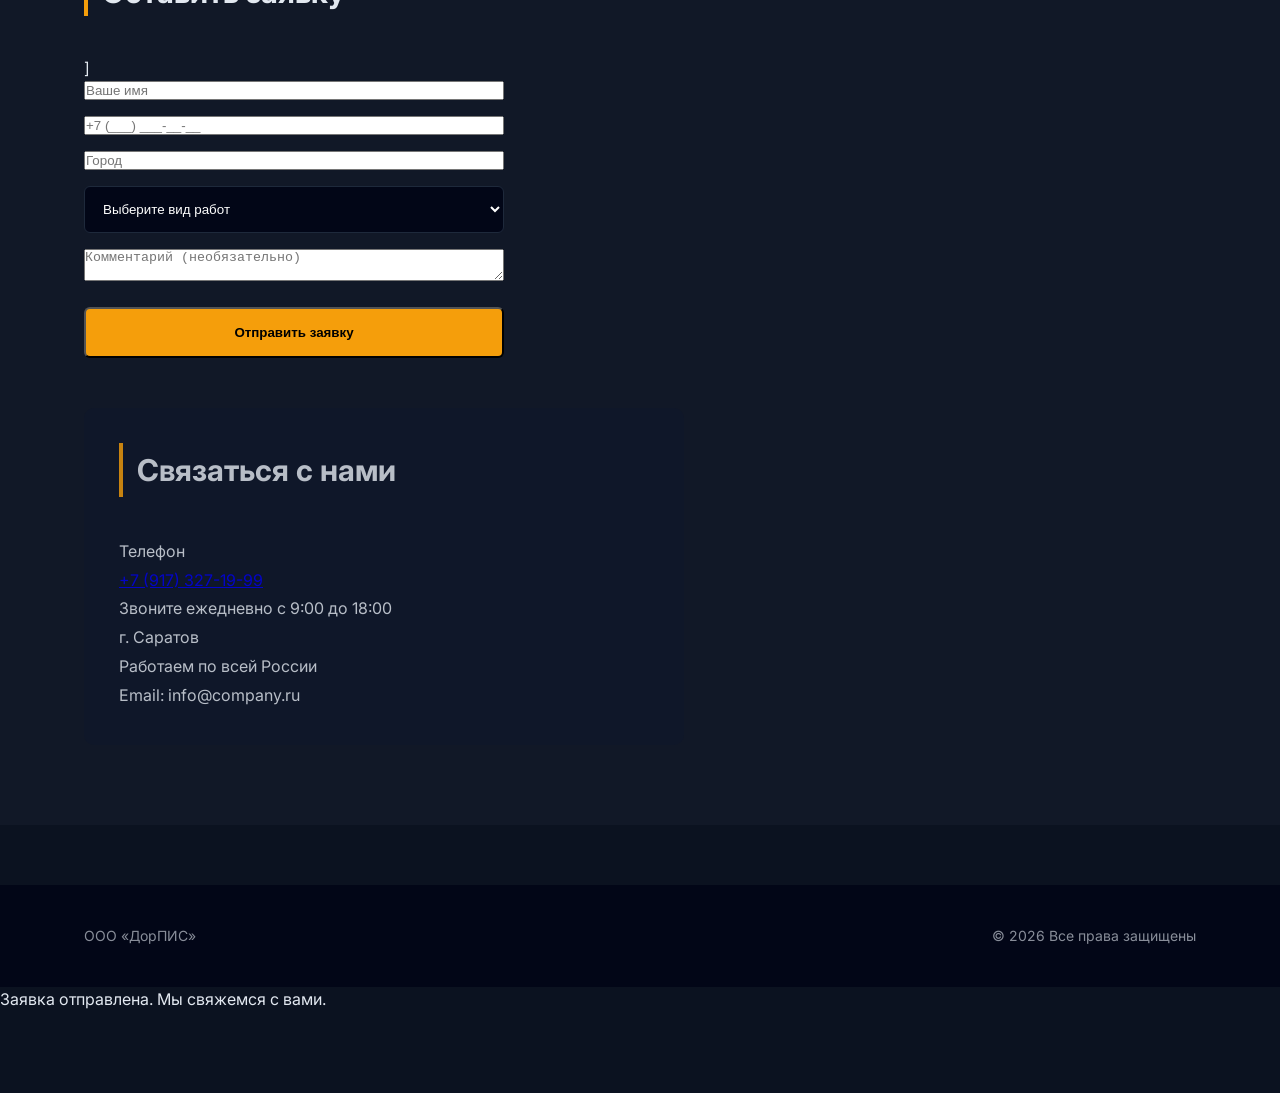
==== commit 3e2d6ccf: "Update index.html" ====
--- a/index.html
+++ b/index.html
@@ -422,6 +422,10 @@
 
 </script>
   
+<div id="successMessage" class="success-message">
+Заявка отправлена. Мы свяжемся с вами.
+</div>
+  
 </body>
 </html>
 
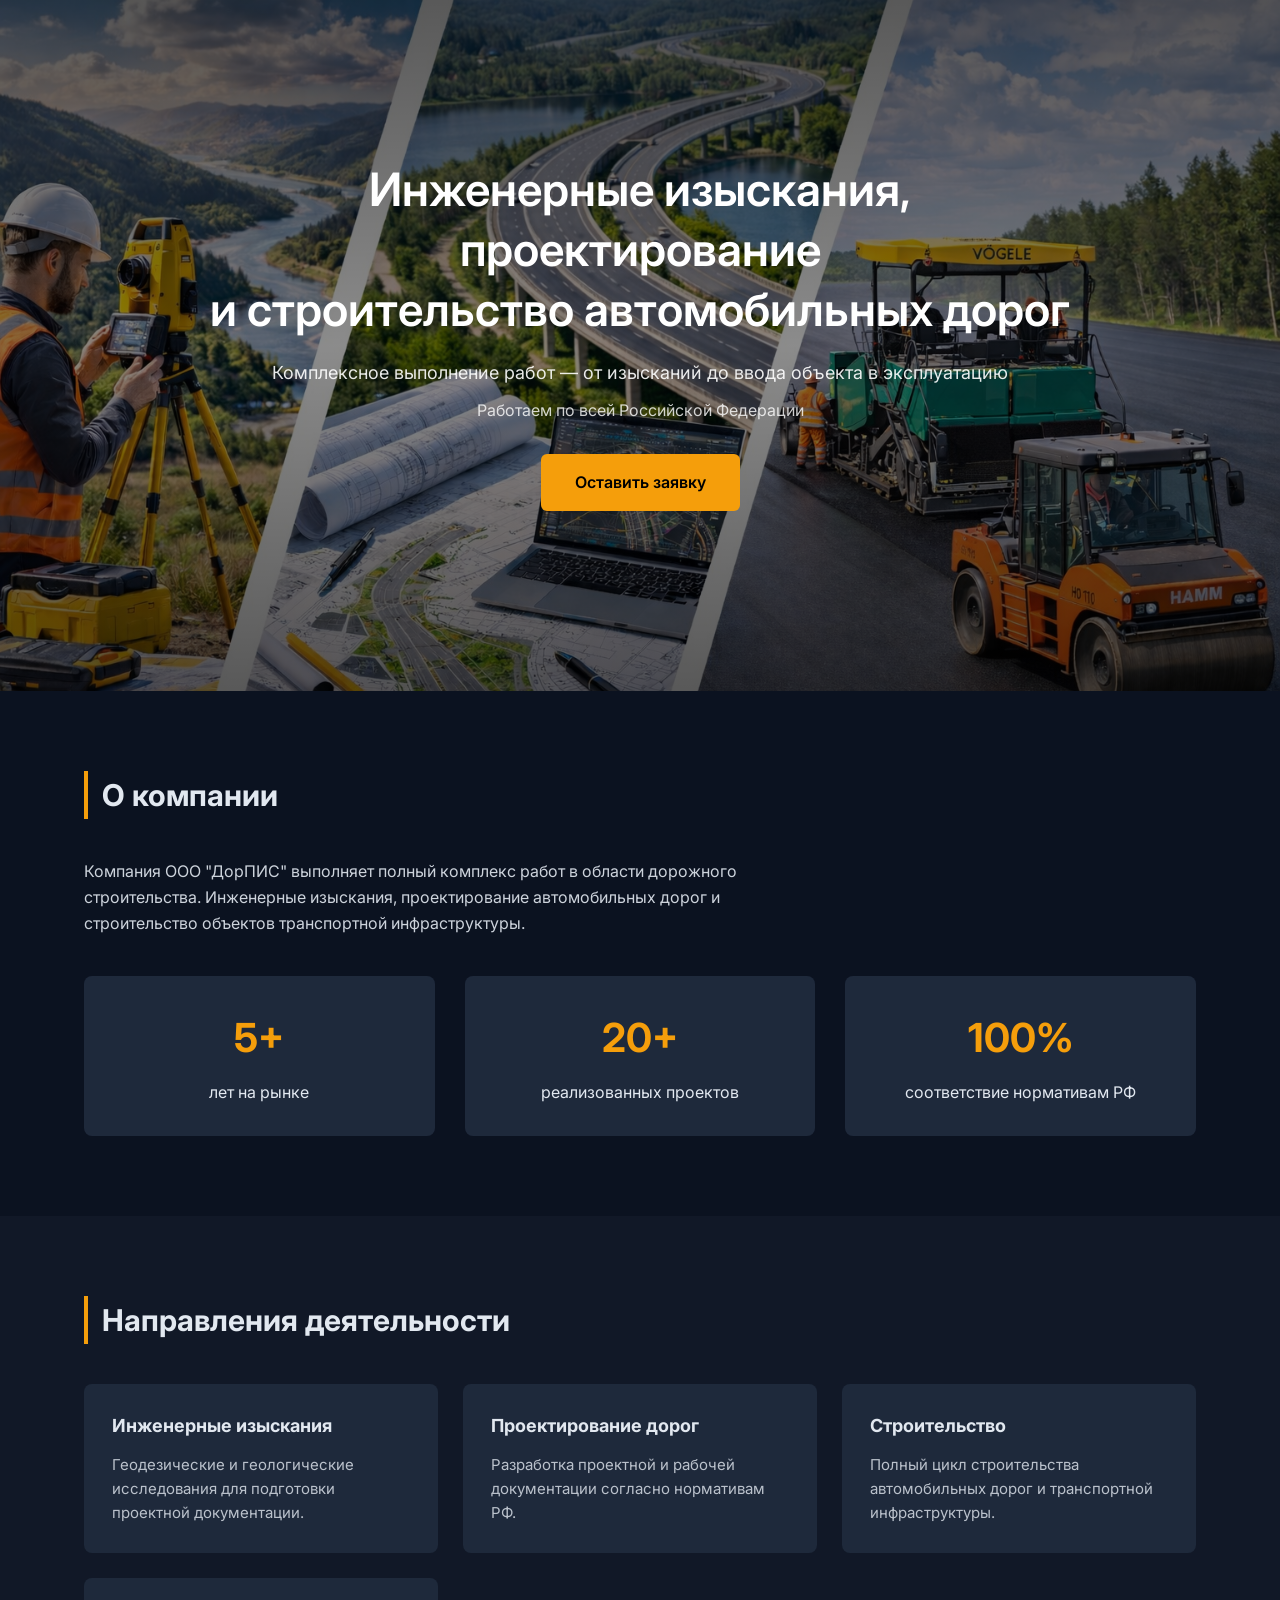
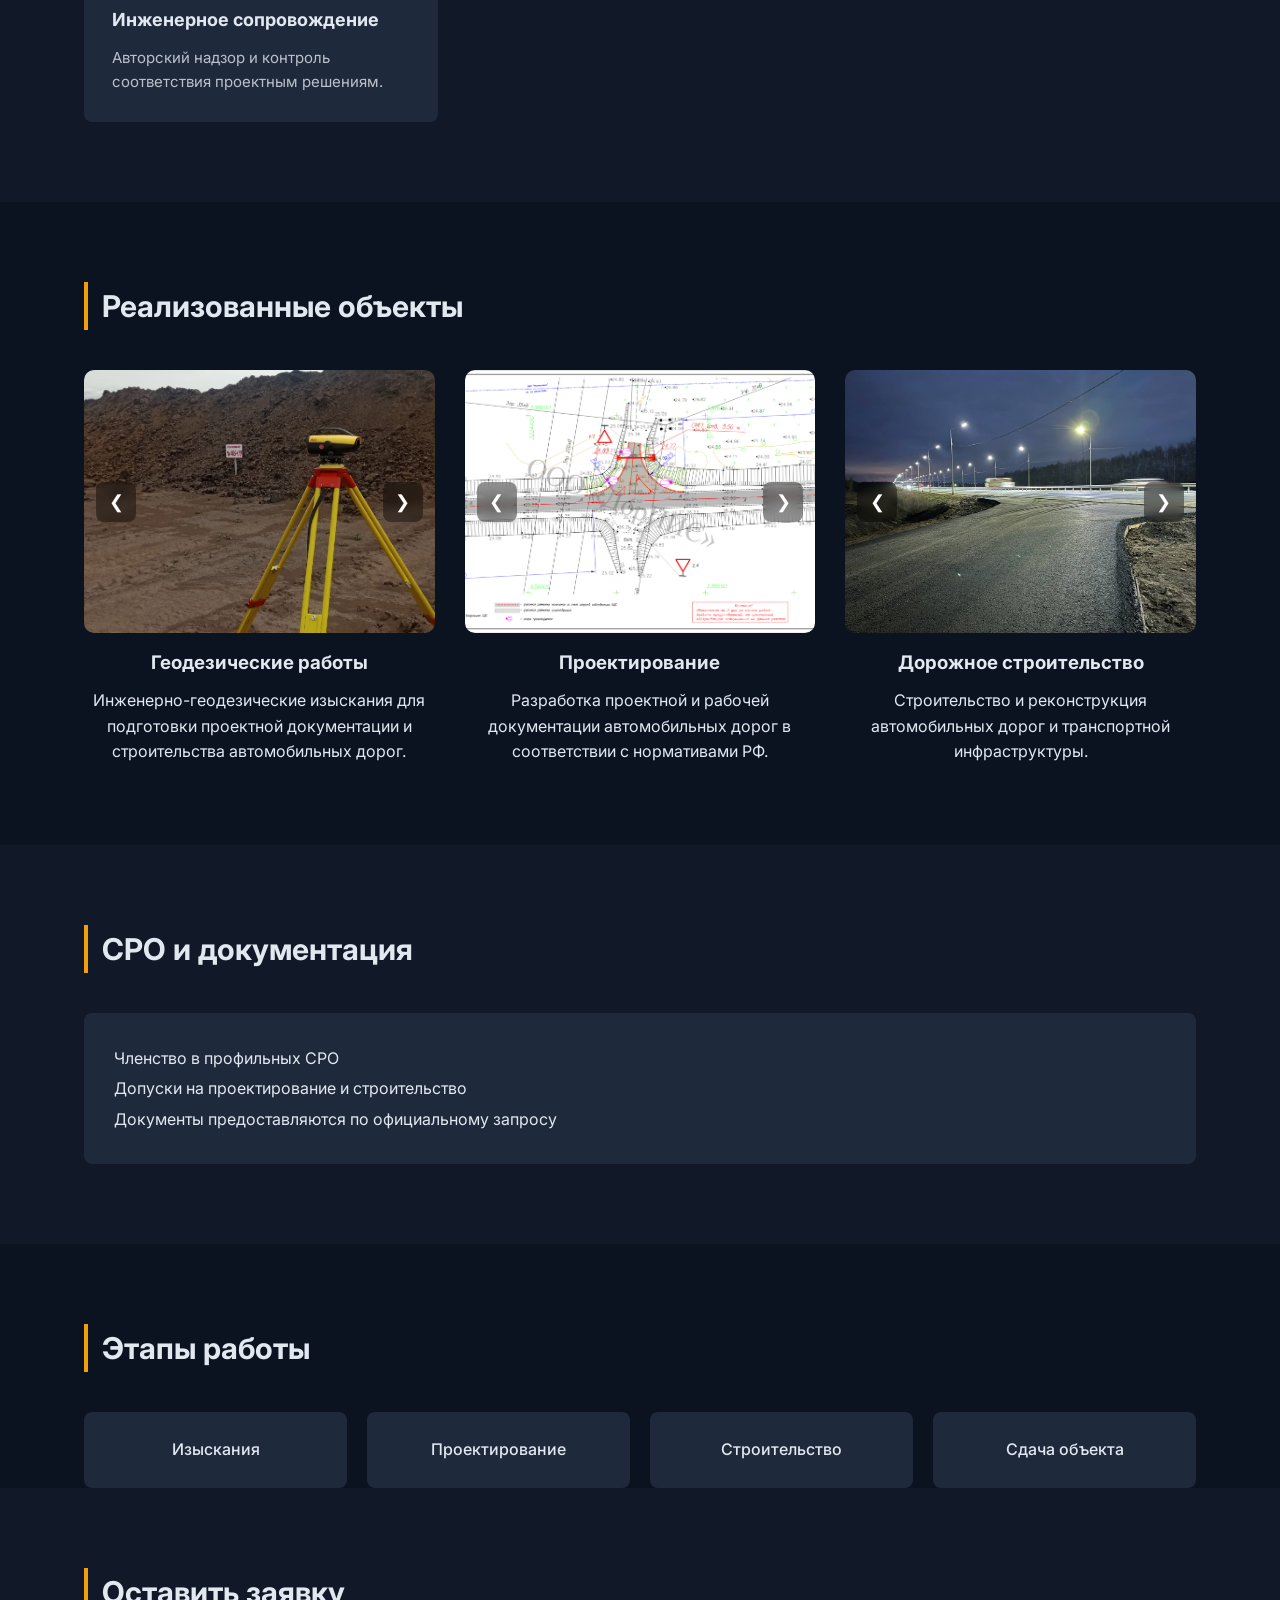
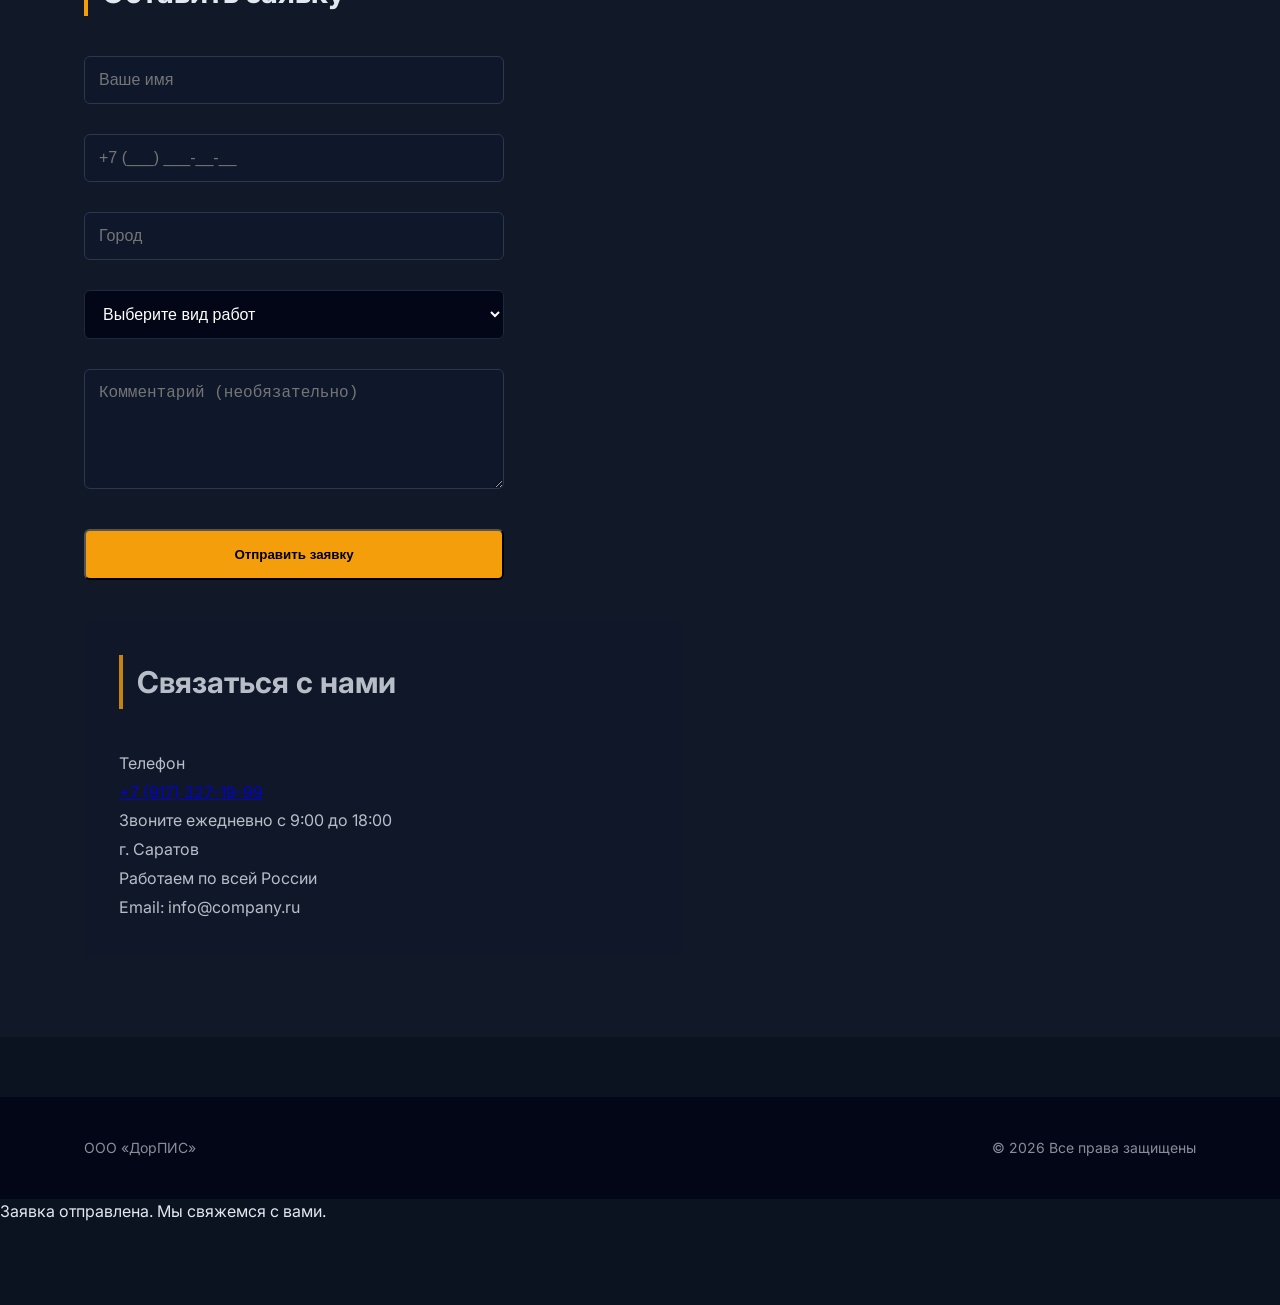
==== commit a1b70380: "Update index.html" ====
--- a/index.html
+++ b/index.html
@@ -305,7 +305,7 @@
 
 <h2 class="section-title">Оставить заявку</h2>
 
-]<form id="contactForm">
+<form id="contactForm">
 
 <input type="text" id="name" name="name" placeholder="Ваше имя" required>
 
--- a/css/style.css
+++ b/css/style.css
@@ -393,9 +393,22 @@
     gap:40px;
 }
 .contact-form input,
-.contact-form textarea,
-.contact-form select{
-    width:100%;
+.contact-form select,
+.contact-form textarea{
+
+width:100%;
+padding:14px;
+margin-bottom:14px;
+border-radius:6px;
+border:1px solid #ccc;
+font-size:16px;
+box-sizing:border-box;
+
+}
+
+.contact-form textarea{
+min-height:120px;
+resize:vertical;
 }
 
 .contact-info{
@@ -465,12 +478,23 @@
 
 /* карточка формы */
 
-.contact-form{
-background:#0f172a;
-padding:35px;
-border-radius:10px;
-width:100%;
-max-width:600px;
+.contact-form input,
+.contact-form select,
+.contact-form textarea{
+
+width:100%;
+padding:14px;
+margin-bottom:14px;
+border-radius:6px;
+border:1px solid #ccc;
+font-size:16px;
+box-sizing:border-box;
+
+}
+
+.contact-form textarea{
+min-height:120px;
+resize:vertical;
 }
 
 /* форма */
@@ -649,3 +673,50 @@
 .gallery-prev{
 left:30px;
 }
+
+// ======= Уведомление при отправки формы =======
+
+.success-message{
+position:fixed;
+bottom:40px;
+left:50%;
+transform:translateX(-50%);
+background:#1e8e3e;
+color:white;
+padding:16px 28px;
+border-radius:8px;
+font-size:16px;
+opacity:0;
+pointer-events:none;
+transition:0.3s;
+z-index:999;
+}
+
+.success-message.show{
+opacity:1;
+}
+
+.contact-form input,
+.contact-form select,
+.contact-form textarea{
+width:100%;
+padding:14px;
+margin-bottom:14px;
+border-radius:6px;
+border:1px solid #2b364f;
+background:#0f172a;
+color:#e2e8f0;
+font-size:16px;
+}
+
+.contact-form textarea{
+min-height:120px;
+resize:vertical;
+}
+
+.contact-form input:focus,
+.contact-form select:focus,
+.contact-form textarea:focus{
+outline:none;
+border-color:#3b82f6;
+}
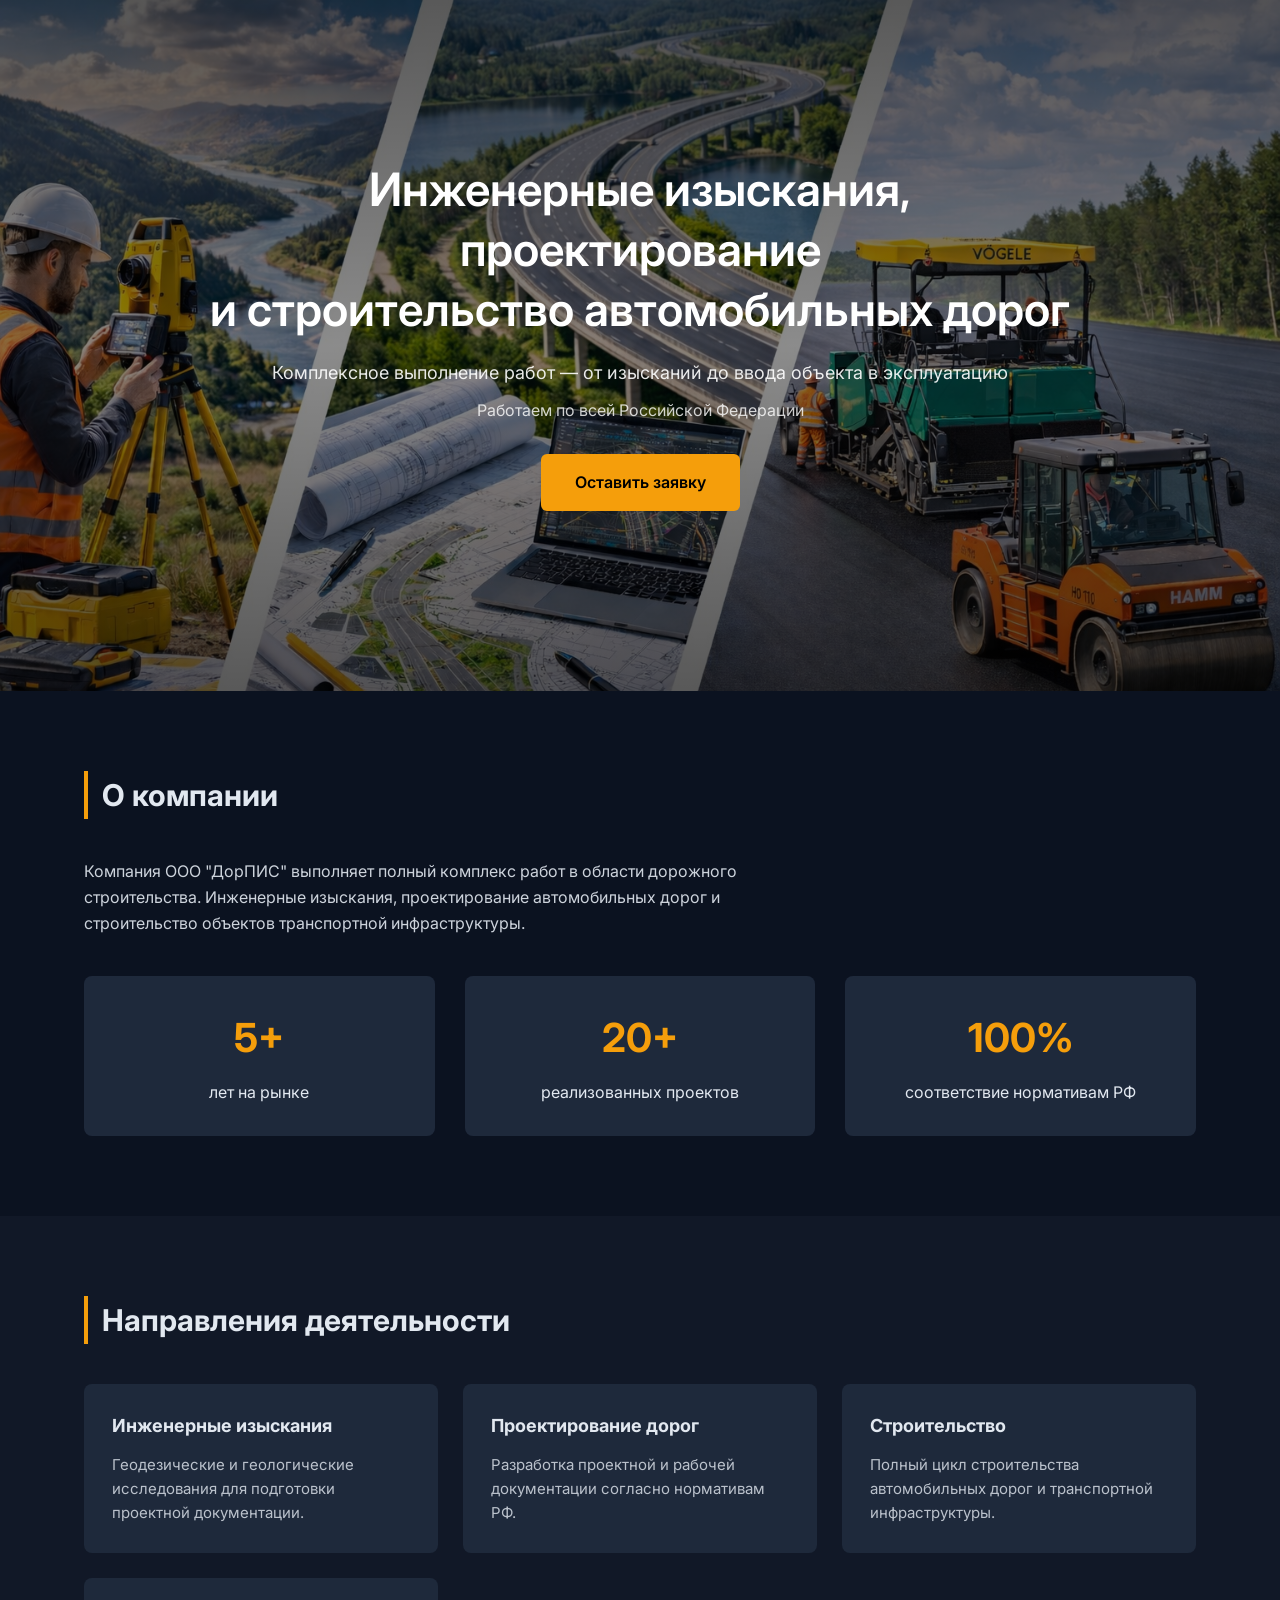
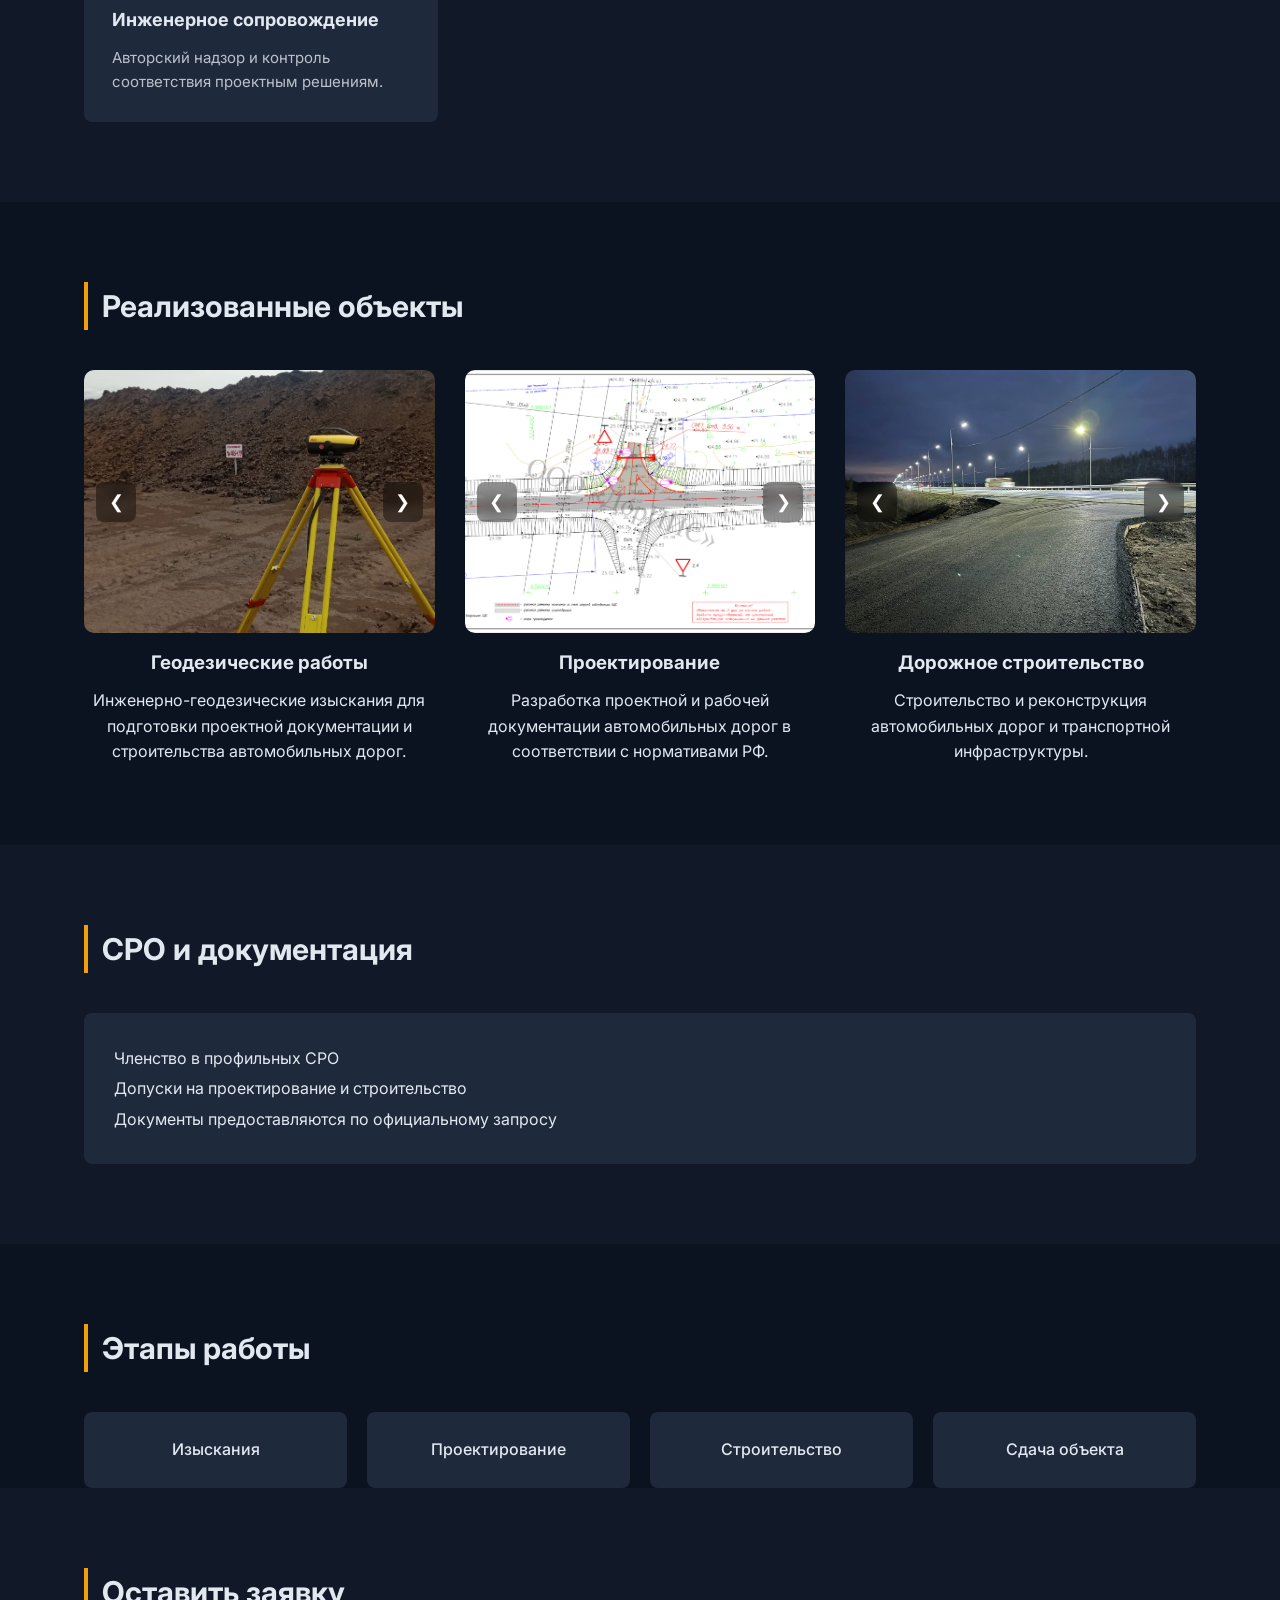
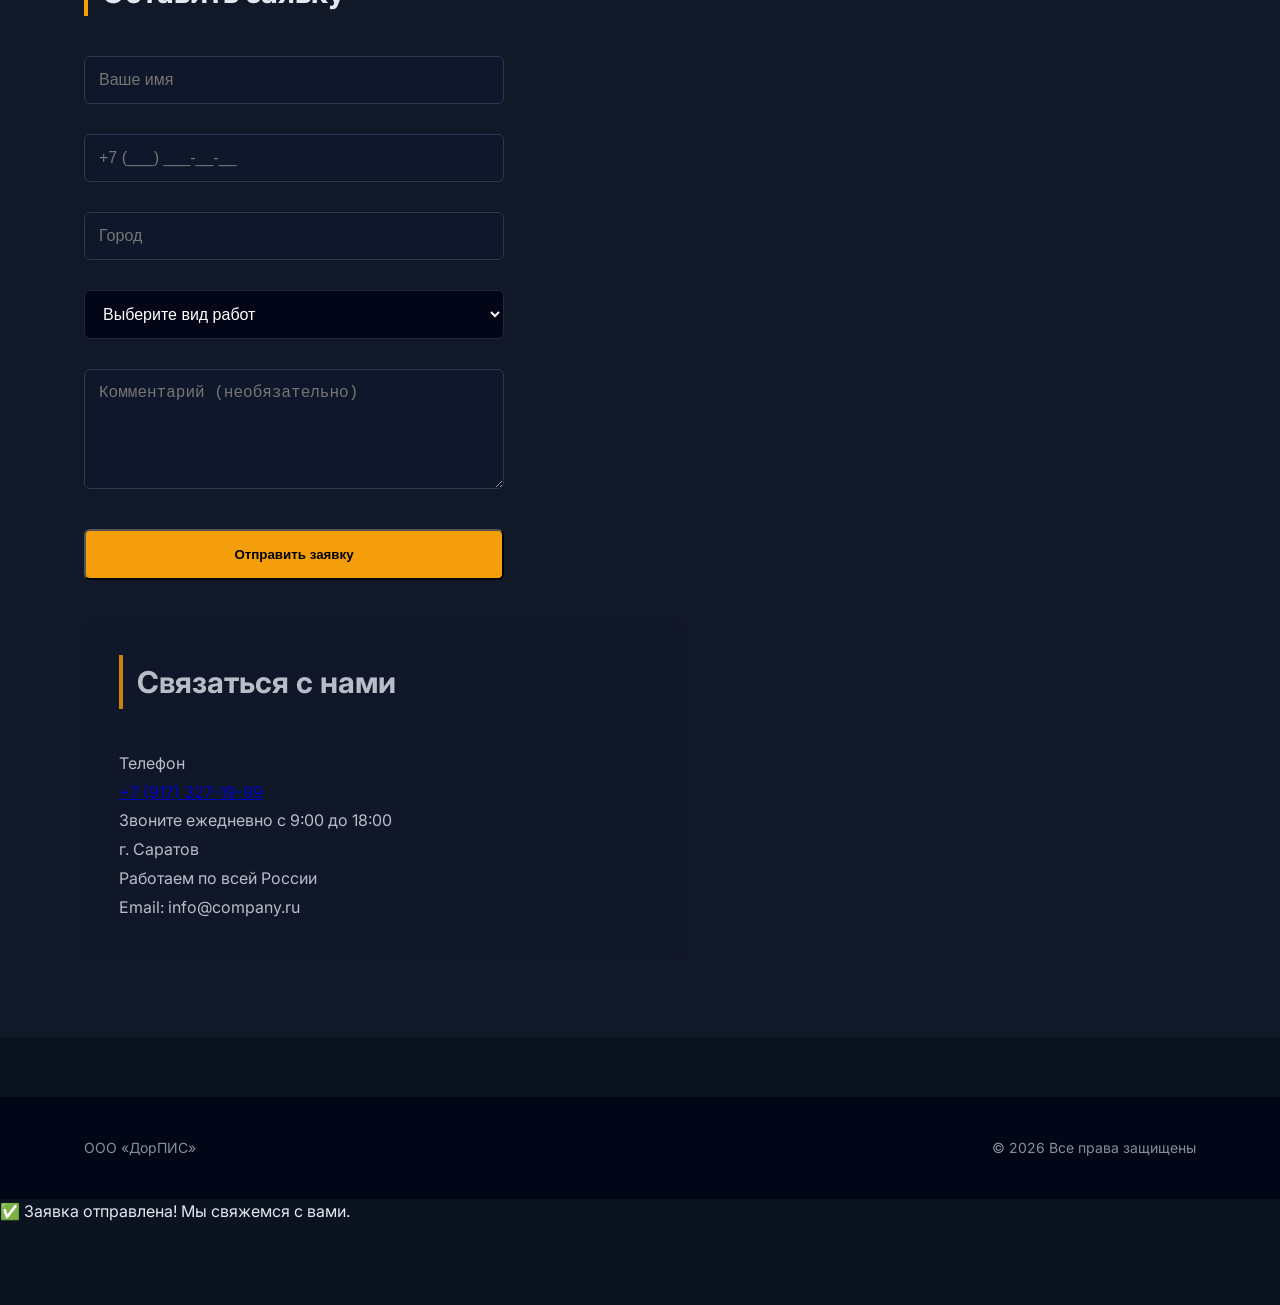
==== commit 08f4f408: "Update index.html" ====
--- a/index.html
+++ b/index.html
@@ -377,53 +377,9 @@
 
 <script src="js/script.js"></script>
   
-<script>
-
-const TOKEN = "8543757769:AAGZhW-1zXsmyVXw0lW9tW2BT4hPs_EK6Xc";
-const CHAT_ID = "381660343";
-
-document.getElementById("contactForm").addEventListener("submit", function(e) {
-
-e.preventDefault();
-
-let name = document.getElementById("name").value;
-let phone = document.getElementById("phone").value;
-let city = document.getElementById("city").value;
-let service = document.getElementById("service").value;
-let message = document.getElementById("message").value;
-
-let text =
-"📩 Новая заявка с сайта Dorpis\n\n" +
-"👤 Имя: " + name + "\n" +
-"📞 Телефон: " + phone + "\n" +
-"🏙 Город: " + city + "\n" +
-"🛠 Услуга: " + service + "\n" +
-"💬 Комментарий: " + message;
-
-fetch(`https://api.telegram.org/bot${TOKEN}/sendMessage`, {
-method: "POST",
-headers: {
-"Content-Type": "application/json"
-},
-body: JSON.stringify({
-chat_id: CHAT_ID,
-text: text
-})
-})
-.then(res => {
-alert("Заявка отправлена!");
-document.getElementById("contactForm").reset();
-})
-.catch(err => {
-alert("Ошибка отправки");
-});
-
-});
-
-</script>
   
-<div id="successMessage" class="success-message">
-Заявка отправлена. Мы свяжемся с вами.
+<div id="success-toast" class="success-toast">
+✅ Заявка отправлена! Мы свяжемся с вами.
 </div>
   
 </body>
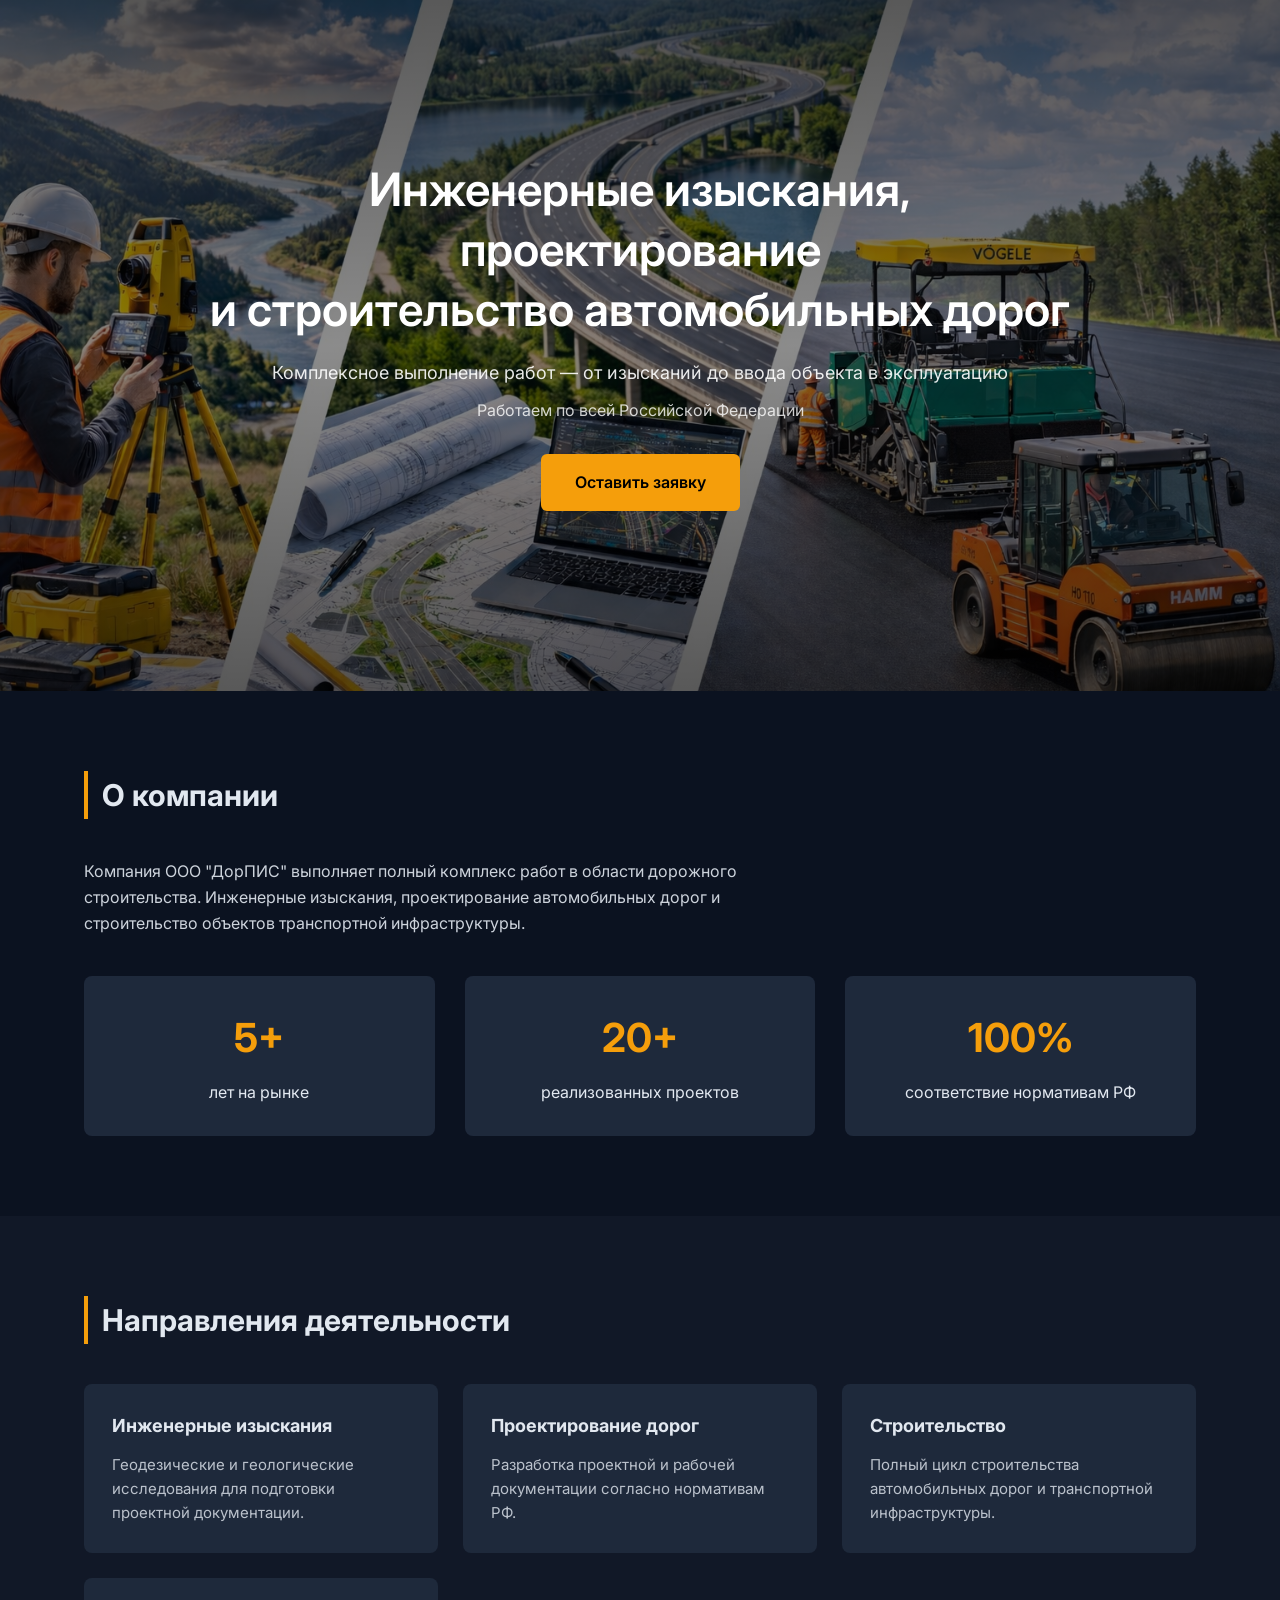
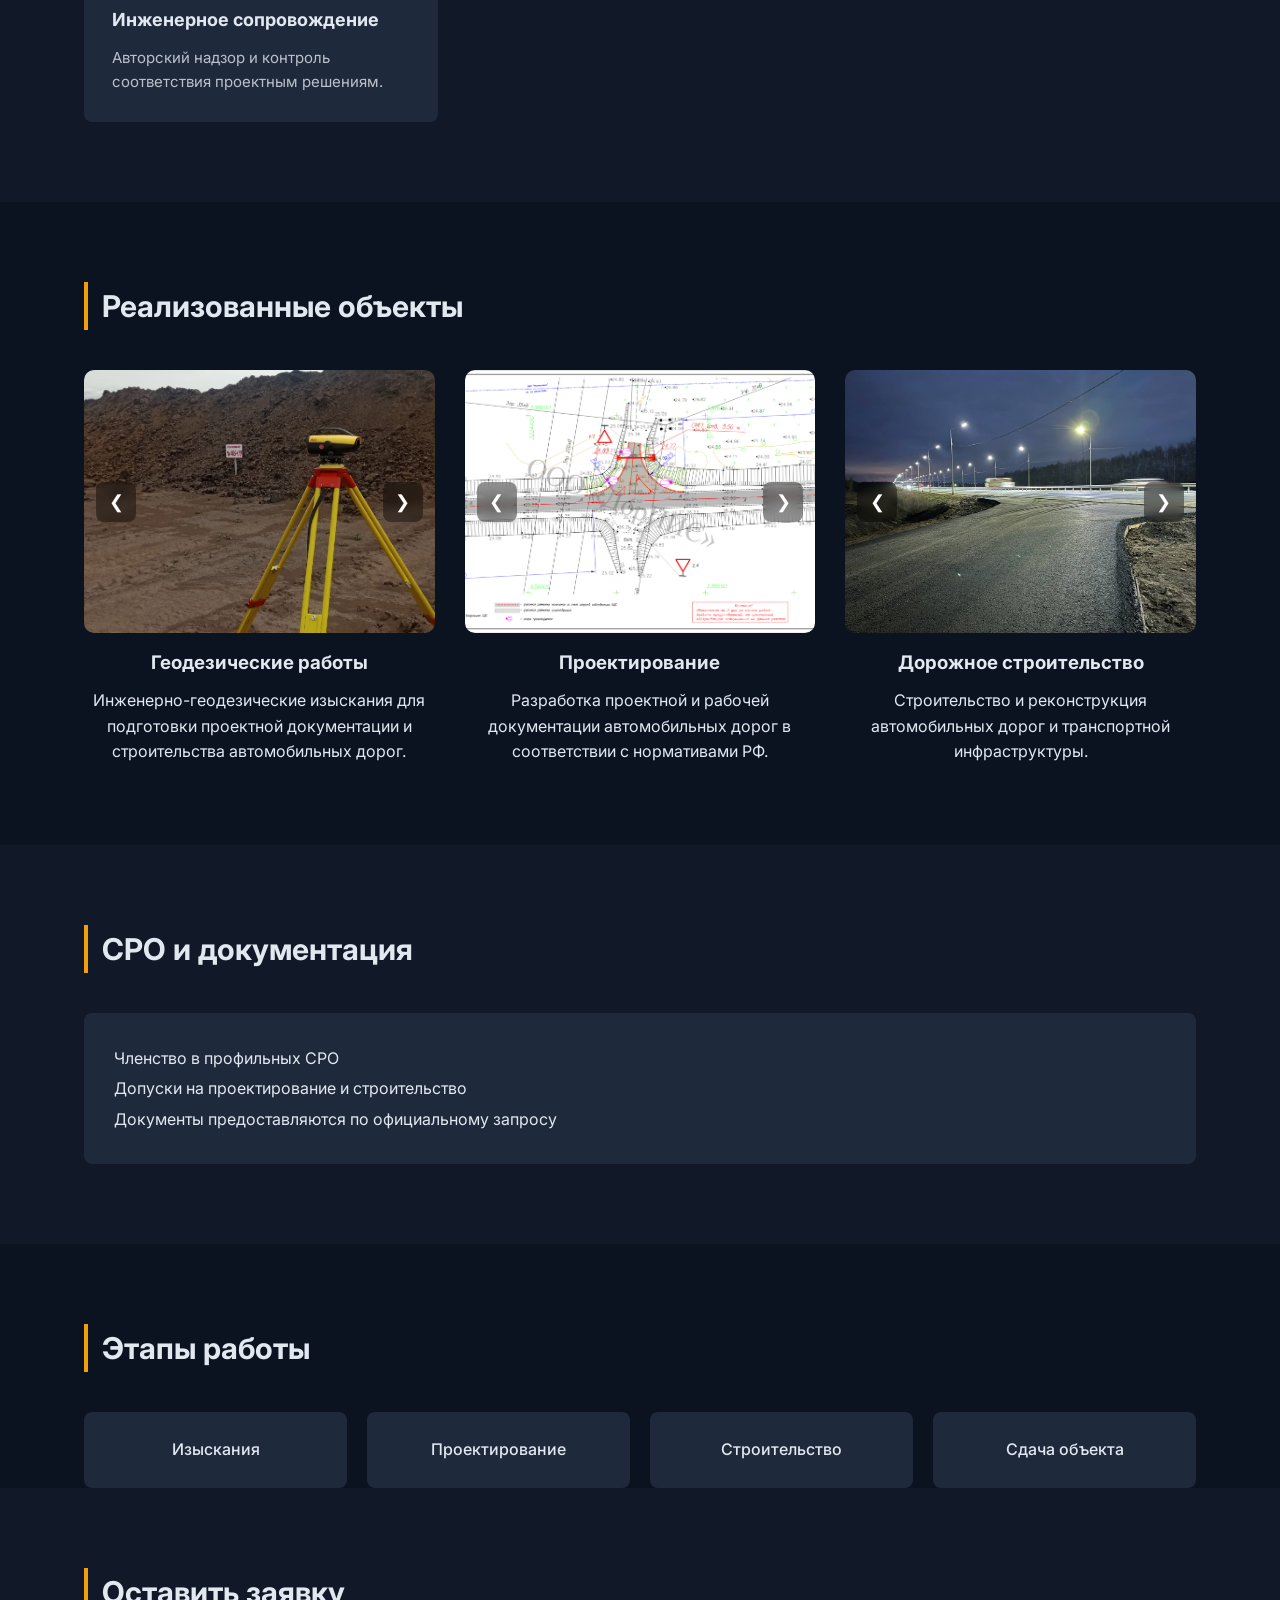
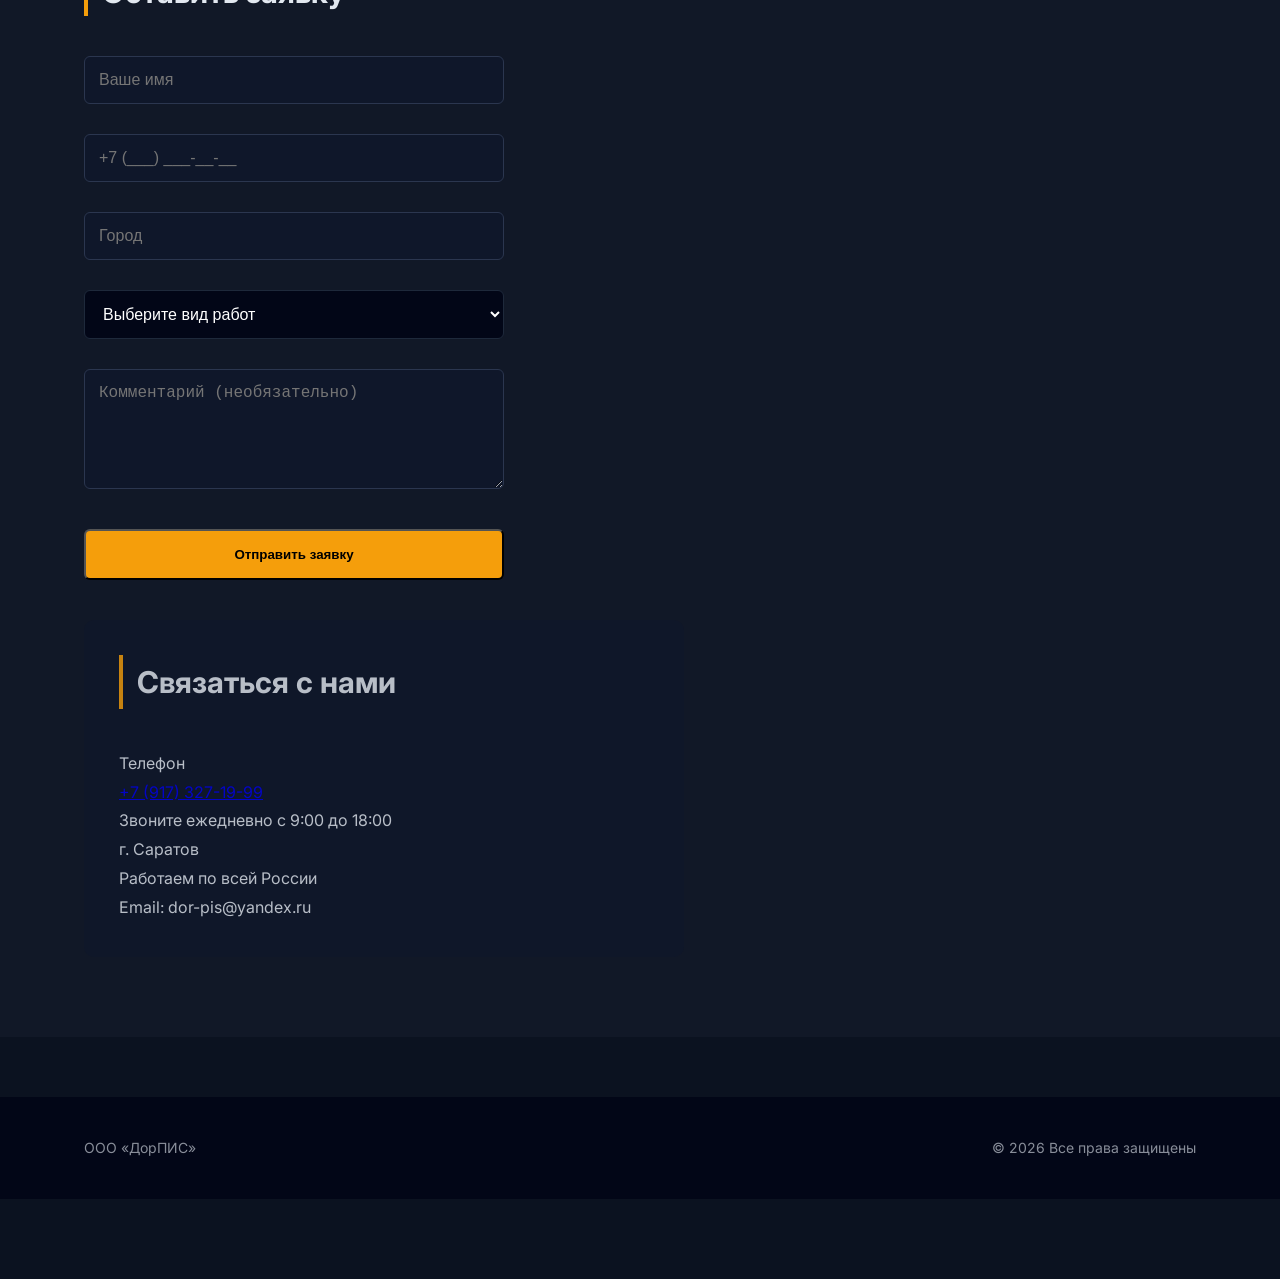
==== commit 571985c7: "Update index.html" ====
--- a/index.html
+++ b/index.html
@@ -353,7 +353,7 @@
 
 <p>г. Саратов</p>
 <p>Работаем по всей России</p>
-<p>Email: info@company.ru</p>
+<p>Email: dor-pis@yandex.ru</p>
 
 </div>
 
--- a/css/style.css
+++ b/css/style.css
@@ -638,6 +638,7 @@
 }
 
 .gallery-view img{
+touch-action: pan-y;
 max-width:90%;
 max-height:90%;
 border-radius:10px;
@@ -720,3 +721,26 @@
 outline:none;
 border-color:#3b82f6;
 }
+
+.success-toast{
+position: fixed;
+bottom: 30px;
+left: 50%;
+transform: translateX(-50%) translateY(20px);
+background: #16a34a;
+color: white;
+padding: 16px 28px;
+border-radius: 8px;
+font-size: 15px;
+font-weight: 500;
+box-shadow: 0 10px 25px rgba(0,0,0,0.3);
+opacity: 0;
+pointer-events: none;
+transition: all 0.4s ease;
+z-index: 9999;
+}
+
+.success-toast.show{
+opacity: 1;
+transform: translateX(-50%) translateY(0);
+}
